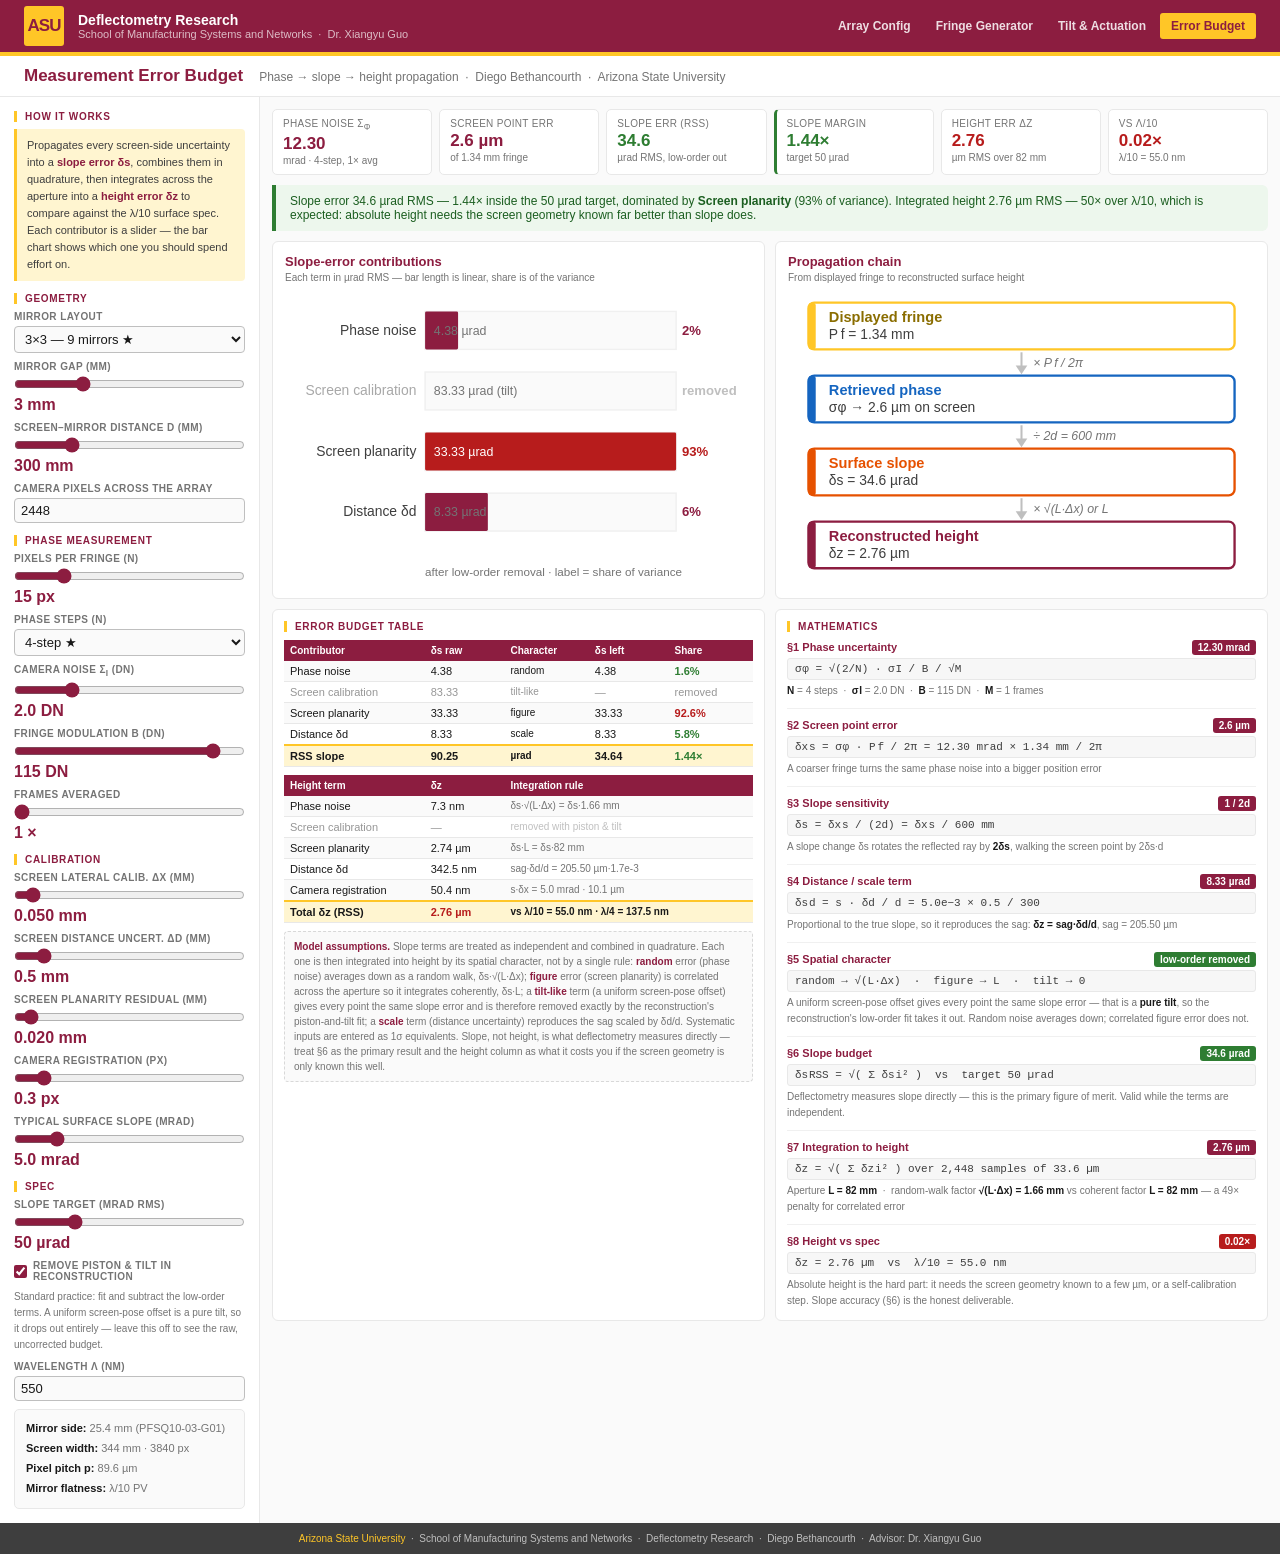
==== budget.html @ 6f82b04e "Extend the tool into a four-page deflectometry toolkit The repository held one page: the mirror-arra" ====
<!DOCTYPE html>
<html lang="en">
<head>
<meta charset="UTF-8">
<meta name="viewport" content="width=device-width, initial-scale=1.0">
<title>ASU Deflectometry — Measurement Error Budget</title>
<style>
*{box-sizing:border-box;margin:0;padding:0}
body{font-family:Arial,Helvetica,sans-serif;background:#FAFAFA;color:#191919;font-size:14px}
.nav{background:#8C1D40;display:flex;align-items:center;gap:14px;padding:0 24px;height:52px;flex-wrap:wrap}
.asu-mark{background:#FFC627;width:40px;height:40px;display:flex;align-items:center;justify-content:center;border-radius:3px;flex-shrink:0}
.asu-mark span{color:#8C1D40;font-weight:900;font-size:17px;letter-spacing:-1px;font-family:Arial,sans-serif}
.nav-text{color:#fff}.nav-text .t1{font-size:14px;font-weight:700;line-height:1.2}.nav-text .t2{font-size:11px;color:rgba(255,255,255,0.7)}
.nav-links{margin-left:auto;display:flex;gap:3px;flex-wrap:wrap}
.nav-links a{color:rgba(255,255,255,.85);text-decoration:none;font-size:12px;font-weight:700;padding:6px 11px;border-radius:3px;white-space:nowrap}
.nav-links a:hover{background:rgba(255,255,255,.14);color:#fff}
.nav-links a.active{background:#FFC627;color:#8C1D40}
.gold-bar{height:4px;background:#FFC627}
.page-hdr{background:#fff;border-bottom:1px solid #E8E8E8;padding:10px 24px;display:flex;align-items:baseline;gap:16px;flex-wrap:wrap}
.page-hdr h1{font-size:17px;font-weight:700;color:#8C1D40}.page-hdr p{font-size:12px;color:#747474}
.app{display:grid;grid-template-columns:260px 1fr;gap:0;min-height:calc(100vh - 80px)}
.left-col{background:#fff;border-right:1px solid #E8E8E8;padding:14px;display:flex;flex-direction:column;gap:12px}
.right-col{padding:12px;display:flex;flex-direction:column;gap:10px}
.sec-lbl{font-size:10px;font-weight:700;color:#8C1D40;text-transform:uppercase;letter-spacing:.07em;border-left:3px solid #FFC627;padding-left:8px;margin-bottom:7px}
.ctrl-group{display:flex;flex-direction:column;gap:4px}
.ctrl-group label{font-size:10px;font-weight:700;color:#747474;text-transform:uppercase;letter-spacing:.04em}
.ctrl-group select,.ctrl-group input[type=number]{width:100%;font-size:13px;color:#191919;border:1px solid #BFBFBF;border-radius:4px;padding:4px 6px;background:#FAFAFA}
.ctrl-group input[type=range]{width:100%;accent-color:#8C1D40}
.ctrl-val{font-size:16px;font-weight:700;color:#8C1D40}
.explainer{background:#FFF5D0;border-left:3px solid #FFC627;padding:8px 10px;font-size:11px;color:#3E3E3E;line-height:1.55;border-radius:0 4px 4px 0}
.explainer strong{color:#8C1D40}
.fixed-box{background:#FAFAFA;border:1px solid #E8E8E8;border-radius:5px;padding:9px 11px}
.mvar{font-size:11px;color:#747474;line-height:1.8}.mvar span{color:#191919;font-weight:700}
.metrics-row{display:grid;grid-template-columns:repeat(6,1fr);gap:7px}
.metric{background:#fff;border:1px solid #E8E8E8;border-radius:5px;padding:8px 10px}
.metric .ml{font-size:10px;color:#747474;text-transform:uppercase;letter-spacing:.03em;margin-bottom:2px}
.metric .mv{font-size:17px;font-weight:700;color:#8C1D40}.metric .ms{font-size:10px;color:#747474;margin-top:1px}
.mid-row{display:grid;grid-template-columns:1fr 1fr;gap:10px}
.panel{background:#fff;border:1px solid #E8E8E8;border-radius:6px;padding:12px}
.panel-heading{font-size:13px;font-weight:700;color:#8C1D40;margin-bottom:3px}
.panel-sub{font-size:10px;color:#747474;margin-bottom:8px}
.bottom-row{display:grid;grid-template-columns:1fr 1fr;gap:10px}
.card{background:#fff;border:1px solid #E8E8E8;border-radius:6px;padding:11px}
.comp-table{width:100%;border-collapse:collapse;font-size:11px;table-layout:fixed}
.comp-table th{background:#8C1D40;color:#fff;padding:5px 6px;text-align:left;font-size:10px;font-weight:700}
.comp-table td{padding:4px 6px;border-bottom:1px solid #E8E8E8}
.comp-table tr:nth-child(even) td{background:#FAFAFA}
.comp-table tr.tot td{background:#FFF5D0;font-weight:700;border-top:2px solid #FFC627}
.g{color:#2e7d32;font-weight:700}.m{color:#e65100;font-weight:700}.b{color:#b71c1c;font-weight:700}
.math-block{margin-bottom:9px;padding-bottom:9px;border-bottom:1px solid #F0F0F0}
.math-block:last-child{border-bottom:none;margin-bottom:0;padding-bottom:0}
.math-title{font-size:11px;font-weight:700;color:#8C1D40;margin-bottom:3px;display:flex;justify-content:space-between;align-items:center;gap:6px}
.live{background:#8C1D40;color:#fff;font-size:10px;font-weight:700;padding:2px 6px;border-radius:3px;white-space:nowrap}
.formula{background:#F7F7F7;border:1px solid #E8E8E8;border-radius:3px;padding:4px 7px;font-family:"Courier New",monospace;font-size:11px;color:#3E3E3E;margin:3px 0}
.mvar2{font-size:10px;color:#747474;line-height:1.6}.mvar2 span{color:#191919;font-weight:700}
.verdict-good{background:#edf7ed;border-left:4px solid #2e7d32;border-radius:0 6px 6px 0;padding:9px 14px;font-size:12px;color:#1b5e20;font-weight:500}
.verdict-warn{background:#fff8e1;border-left:4px solid #f9a825;border-radius:0 6px 6px 0;padding:9px 14px;font-size:12px;color:#6d4c00;font-weight:500}
.verdict-bad{background:#fdecea;border-left:4px solid #b71c1c;border-radius:0 6px 6px 0;padding:9px 14px;font-size:12px;color:#7f0000;font-weight:500}
.caveat{font-size:10px;color:#747474;line-height:1.5;background:#FAFAFA;border:1px dashed #D8D8D8;border-radius:4px;padding:7px 9px}
.caveat b{color:#8C1D40}
.chk{display:flex;align-items:center;gap:6px;font-size:11px;color:#3E3E3E;font-weight:700;text-transform:none;letter-spacing:0}
.chk input{accent-color:#8C1D40;flex-shrink:0}
.off{opacity:.45}
.footer{background:#3E3E3E;color:#BFBFBF;font-size:10px;padding:10px 24px;text-align:center;margin-top:auto}
.footer span{color:#FFC627}
</style>
</head>
<body>

<div class="nav">
  <div class="asu-mark"><span>ASU</span></div>
  <div class="nav-text">
    <div class="t1">Deflectometry Research</div>
    <div class="t2">School of Manufacturing Systems and Networks &nbsp;·&nbsp; Dr. Xiangyu Guo</div>
  </div>
  <nav class="nav-links">
    <a href="index.html">Array Config</a>
    <a href="fringes.html">Fringe Generator</a>
    <a href="piezo.html">Tilt &amp; Actuation</a>
    <a href="budget.html" class="active">Error Budget</a>
  </nav>
</div>
<div class="gold-bar"></div>

<div class="page-hdr">
  <h1>Measurement Error Budget</h1>
  <p>Phase &rarr; slope &rarr; height propagation &nbsp;·&nbsp; Diego Bethancourth &nbsp;·&nbsp; Arizona State University</p>
</div>

<div class="app">
  <div class="left-col">

    <div>
      <div class="sec-lbl">How it works</div>
      <div class="explainer">
        Propagates every screen-side uncertainty into a <strong>slope error &delta;s</strong>, combines
        them in quadrature, then integrates across the aperture into a <strong>height error &delta;z</strong>
        to compare against the &lambda;/10 surface spec. Each contributor is a slider &mdash; the bar chart
        shows which one you should spend effort on.
      </div>
    </div>

    <div>
      <div class="sec-lbl">Geometry</div>
      <div class="ctrl-group" style="margin-bottom:8px">
        <label>Mirror layout</label>
        <select id="arr" onchange="update()">
          <option value="1x4">1&times;4 &mdash; 4 mirrors (linear)</option>
          <option value="1x5">1&times;5 &mdash; 5 mirrors (linear)</option>
          <option value="2x4">2&times;4 &mdash; 8 mirrors</option>
          <option value="3x3" selected>3&times;3 &mdash; 9 mirrors &#9733;</option>
          <option value="2x5">2&times;5 &mdash; 10 mirrors</option>
          <option value="3x4">3&times;4 &mdash; 12 mirrors</option>
        </select>
      </div>
      <div class="ctrl-group" style="margin-bottom:8px">
        <label>Mirror gap (mm)</label>
        <input type="range" id="gap" min="1" max="8" value="3" step="1" oninput="update()">
        <span class="ctrl-val" id="gap-v">3 mm</span>
      </div>
      <div class="ctrl-group" style="margin-bottom:8px">
        <label>Screen&ndash;mirror distance d (mm)</label>
        <input type="range" id="dist" min="150" max="800" value="300" step="10" oninput="update()">
        <span class="ctrl-val" id="dist-v">300 mm</span>
      </div>
      <div class="ctrl-group">
        <label>Camera pixels across the array</label>
        <input type="number" id="campx" value="2448" min="200" max="12000" step="1" oninput="update()">
      </div>
    </div>

    <div>
      <div class="sec-lbl">Phase measurement</div>
      <div class="ctrl-group" style="margin-bottom:8px">
        <label>Pixels per fringe (n)</label>
        <input type="range" id="ppf" min="4" max="60" value="15" step="1" oninput="update()">
        <span class="ctrl-val" id="ppf-v">15 px</span>
      </div>
      <div class="ctrl-group" style="margin-bottom:8px">
        <label>Phase steps (N)</label>
        <select id="steps" onchange="update()">
          <option value="3">3-step</option>
          <option value="4" selected>4-step &#9733;</option>
          <option value="5">5-step</option>
          <option value="8">8-step</option>
          <option value="12">12-step</option>
          <option value="16">16-step</option>
        </select>
      </div>
      <div class="ctrl-group" style="margin-bottom:8px">
        <label>Camera noise &sigma;<sub>I</sub> (DN)</label>
        <input type="range" id="noise" min="0.2" max="8" value="2" step="0.2" oninput="update()">
        <span class="ctrl-val" id="noise-v">2.0 DN</span>
      </div>
      <div class="ctrl-group" style="margin-bottom:8px">
        <label>Fringe modulation B (DN)</label>
        <input type="range" id="modB" min="20" max="127" value="115" step="1" oninput="update()">
        <span class="ctrl-val" id="modB-v">115 DN</span>
      </div>
      <div class="ctrl-group">
        <label>Frames averaged</label>
        <input type="range" id="avg" min="1" max="32" value="1" step="1" oninput="update()">
        <span class="ctrl-val" id="avg-v">1 &times;</span>
      </div>
    </div>

    <div>
      <div class="sec-lbl">Calibration</div>
      <div class="ctrl-group" style="margin-bottom:8px">
        <label>Screen lateral calib. &delta;x (mm)</label>
        <input type="range" id="cal" min="0" max="1" value="0.05" step="0.005" oninput="update()">
        <span class="ctrl-val" id="cal-v">0.050 mm</span>
      </div>
      <div class="ctrl-group" style="margin-bottom:8px">
        <label>Screen distance uncert. &delta;d (mm)</label>
        <input type="range" id="dd" min="0" max="5" value="0.5" step="0.1" oninput="update()">
        <span class="ctrl-val" id="dd-v">0.5 mm</span>
      </div>
      <div class="ctrl-group" style="margin-bottom:8px">
        <label>Screen planarity residual (mm)</label>
        <input type="range" id="plan" min="0" max="0.5" value="0.02" step="0.002" oninput="update()">
        <span class="ctrl-val" id="plan-v">0.020 mm</span>
      </div>
      <div class="ctrl-group" style="margin-bottom:8px">
        <label>Camera registration (px)</label>
        <input type="range" id="reg" min="0" max="3" value="0.3" step="0.1" oninput="update()">
        <span class="ctrl-val" id="reg-v">0.3 px</span>
      </div>
      <div class="ctrl-group">
        <label>Typical surface slope (mrad)</label>
        <input type="range" id="slope" min="0.1" max="30" value="5" step="0.1" oninput="update()">
        <span class="ctrl-val" id="slope-v">5.0 mrad</span>
      </div>
    </div>

    <div>
      <div class="sec-lbl">Spec</div>
      <div class="ctrl-group" style="margin-bottom:8px">
        <label>Slope target (&micro;rad RMS)</label>
        <input type="range" id="starget" min="1" max="200" value="50" step="1" oninput="update()">
        <span class="ctrl-val" id="starget-v">50 &micro;rad</span>
      </div>
      <div class="ctrl-group" style="margin-bottom:8px">
        <label class="chk"><input type="checkbox" id="lowo" checked onchange="update()"> Remove piston &amp; tilt in reconstruction</label>
        <div class="mvar2" style="margin-top:3px">Standard practice: fit and subtract the low-order terms. A uniform screen-pose offset is a pure tilt, so it drops out entirely &mdash; leave this off to see the raw, uncorrected budget.</div>
      </div>
      <div class="ctrl-group">
        <label>Wavelength &lambda; (nm)</label>
        <input type="number" id="lam" value="550" min="200" max="2000" step="1" oninput="update()">
      </div>
      <div class="fixed-box" style="margin-top:8px">
        <div class="mvar">
          <span>Mirror side:</span> 25.4 mm (PFSQ10-03-G01)<br>
          <span>Screen width:</span> 344 mm &middot; 3840 px<br>
          <span>Pixel pitch p:</span> 89.6 &micro;m<br>
          <span>Mirror flatness:</span> &lambda;/10 PV
        </div>
      </div>
    </div>

  </div>

  <div class="right-col">
    <div class="metrics-row" id="metrics"></div>
    <div id="verdict" class="verdict-good"></div>

    <div class="mid-row">
      <div class="panel">
        <div class="panel-heading">Slope-error contributions</div>
        <div class="panel-sub">Each term in &micro;rad RMS &mdash; bar length is linear, share is of the variance</div>
        <svg id="bars" width="100%" viewBox="0 0 320 200"></svg>
      </div>
      <div class="panel">
        <div class="panel-heading">Propagation chain</div>
        <div class="panel-sub">From displayed fringe to reconstructed surface height</div>
        <svg id="chain" width="100%" viewBox="0 0 320 200"></svg>
      </div>
    </div>

    <div class="bottom-row">
      <div class="card">
        <div class="sec-lbl" style="margin-bottom:8px">Error budget table</div>
        <div id="tbl"></div>
        <div class="caveat" style="margin-top:8px">
          <b>Model assumptions.</b> Slope terms are treated as independent and combined in quadrature.
          Each one is then integrated into height by its spatial character, not by a single rule:
          <b>random</b> error (phase noise) averages down as a random walk, &delta;s&middot;&radic;(L&middot;&Delta;x);
          <b>figure</b> error (screen planarity) is correlated across the aperture so it integrates
          coherently, &delta;s&middot;L; a <b>tilt-like</b> term (a uniform screen-pose offset) gives every
          point the same slope error and is therefore removed exactly by the reconstruction's
          piston-and-tilt fit; a <b>scale</b> term (distance uncertainty) reproduces the sag scaled by
          &delta;d/d. Systematic inputs are entered as 1&sigma; equivalents. Slope, not height, is what
          deflectometry measures directly &mdash; treat &sect;6 as the primary result and the height
          column as what it costs you if the screen geometry is only known this well.
        </div>
      </div>
      <div class="card">
        <div class="sec-lbl" style="margin-bottom:8px">Mathematics</div>
        <div id="math"></div>
      </div>
    </div>
  </div>
</div>

<div class="footer">
  <span>Arizona State University</span> &nbsp;&middot;&nbsp; School of Manufacturing Systems and Networks &nbsp;&middot;&nbsp;
  Deflectometry Research &nbsp;&middot;&nbsp; Diego Bethancourth &nbsp;&middot;&nbsp; Advisor: Dr. Xiangyu Guo
</div>

<script>
const MIRROR=25.4, SW=344, NX=3840, PP=SW/NX;
const cfgs={'1x4':{c:4,r:1},'1x5':{c:5,r:1},'2x4':{c:4,r:2},'3x3':{c:3,r:3},'2x5':{c:5,r:2},'3x4':{c:4,r:3}};

// How a slope error turns into a height error depends on its spatial character:
//   random  - uncorrelated pixel to pixel, integrates as a random walk
//   tilt    - uniform across the aperture, so it IS a tilt and the low-order fit removes it
//   figure  - correlated across the aperture, integrates coherently
//   scale   - multiplies the true slope, so it reproduces the sag scaled by the relative error
const CHAR={
  random:{lbl:'random',   note:'uncorrelated — random walk'},
  tilt:  {lbl:'tilt-like',note:'uniform — removed by the low-order fit'},
  figure:{lbl:'figure',   note:'correlated — integrates coherently'},
  scale: {lbl:'scale',    note:'multiplies the true slope'}
};

function readState(){
  const key=document.getElementById('arr').value;
  return {
    key, ...cfgs[key],
    gap:+document.getElementById('gap').value,
    d:+document.getElementById('dist').value,
    campx:+document.getElementById('campx').value||2448,
    n:+document.getElementById('ppf').value,
    N:+document.getElementById('steps').value,
    sig:+document.getElementById('noise').value,
    B:+document.getElementById('modB').value,
    avg:+document.getElementById('avg').value,
    cal:+document.getElementById('cal').value,
    dd:+document.getElementById('dd').value,
    plan:+document.getElementById('plan').value,
    reg:+document.getElementById('reg').value,
    s0:+document.getElementById('slope').value/1000,
    tgt:+document.getElementById('starget').value/1e6,
    lowo:document.getElementById('lowo').checked,
    lam:(+document.getElementById('lam').value||550)/1e6
  };
}

const fz=mm=>{const nm=mm*1e6;return nm<1000?nm.toFixed(1)+' nm':(nm/1000).toFixed(2)+' µm'};
const fzn=mm=>{const nm=mm*1e6;return nm<1000?nm.toFixed(1):(nm/1000).toFixed(2)};
const fzu=mm=>mm*1e6<1000?'nm':'µm';

function update(){
  const s=readState();
  document.getElementById('gap-v').textContent=s.gap+' mm';
  document.getElementById('dist-v').textContent=s.d+' mm';
  document.getElementById('ppf-v').textContent=s.n+' px';
  document.getElementById('noise-v').textContent=s.sig.toFixed(1)+' DN';
  document.getElementById('modB-v').textContent=s.B+' DN';
  document.getElementById('avg-v').textContent=s.avg+' ×';
  document.getElementById('cal-v').textContent=s.cal.toFixed(3)+' mm';
  document.getElementById('dd-v').textContent=s.dd.toFixed(1)+' mm';
  document.getElementById('plan-v').textContent=s.plan.toFixed(3)+' mm';
  document.getElementById('reg-v').textContent=s.reg.toFixed(1)+' px';
  document.getElementById('slope-v').textContent=(s.s0*1000).toFixed(1)+' mrad';
  document.getElementById('starget-v').textContent=(s.tgt*1e6).toFixed(0)+' µrad';

  const L=s.c*MIRROR+(s.c-1)*s.gap;        // aperture across the array, mm
  const Pf=s.n*PP;                          // fringe pitch on the screen, mm
  const dx=L/s.campx;                       // lateral sampling at the mirror, mm/px
  const sigPhi=Math.sqrt(2/s.N)*s.sig/s.B/Math.sqrt(s.avg);
  const xPhase=sigPhi/(2*Math.PI)*Pf;       // screen point error from phase noise, mm
  const sag=s.s0*L/2;                       // height swing the surface itself carries, mm

  // A slope change ds rotates the reflected ray by 2ds, so a screen-point error dx maps to dx/(2d).
  const terms=[
    {lbl:'Phase noise',        ch:'random', s:xPhase/(2*s.d),
     src:`σ<sub>φ</sub> = ${(sigPhi*1000).toFixed(2)} mrad → ${(xPhase*1000).toFixed(1)} µm on screen`},
    {lbl:'Screen calibration', ch:'tilt',   s:s.cal/(2*s.d),
     src:`${s.cal.toFixed(3)} mm uniform screen-pose offset`},
    {lbl:'Screen planarity',   ch:'figure', s:s.plan/(2*s.d),
     src:`${s.plan.toFixed(3)} mm panel non-flatness after plane fit`},
    {lbl:'Distance δd',    ch:'scale',  s:s.s0*s.dd/s.d,
     src:`s·δd/d at s = ${(s.s0*1000).toFixed(1)} mrad`}
  ];
  // Low-order removal zeroes the tilt-like terms and nothing else.
  terms.forEach(t=>{ t.res = (s.lowo && t.ch==='tilt') ? 0 : t.s; });

  const varRaw=terms.reduce((a,t)=>a+t.s*t.s,0);
  const varRes=terms.reduce((a,t)=>a+t.res*t.res,0);
  const sRaw=Math.sqrt(varRaw), sRes=Math.sqrt(varRes);
  const sMargin=s.tgt/sRes;
  const sPass=sRes<=s.tgt, sMarg=sRes<=2*s.tgt;
  const sc=sPass?'#2e7d32':sMarg?'#e65100':'#b71c1c';

  // Height propagation, one rule per character.
  const hz=[];
  terms.forEach(t=>{
    let z=0, rule='';
    if(t.res===0){ z=0; rule='removed with piston &amp; tilt'; }
    else if(t.ch==='random'){ z=t.res*Math.sqrt(L*dx); rule=`&delta;s&middot;&radic;(L&middot;&Delta;x) = &delta;s&middot;${Math.sqrt(L*dx).toFixed(2)} mm`; }
    else if(t.ch==='scale'){  z=sag*(s.dd/s.d);        rule=`sag&middot;&delta;d/d = ${fz(sag)}&middot;${(s.dd/s.d).toExponential(1)}`; }
    else {                    z=t.res*L;               rule=`&delta;s&middot;L = &delta;s&middot;${Math.round(L)} mm`; }
    hz.push({lbl:t.lbl, z, rule});
  });
  const xReg=s.reg*dx;
  hz.push({lbl:'Camera registration', z:s.s0*xReg,
           rule:`s&middot;&delta;x = ${(s.s0*1000).toFixed(1)} mrad &middot; ${(xReg*1000).toFixed(1)} µm`});
  const zTot=Math.sqrt(hz.reduce((a,h)=>a+h.z*h.z,0));
  const spec=s.lam/10, specQ=s.lam/4;
  const zPass=zTot<=spec, zMarg=zTot<=specQ;
  const zc=zPass?'#2e7d32':zMarg?'#e65100':'#b71c1c';

  const urad=v=>v*1e6;
  const live=terms.filter(t=>t.res>0);
  const worst=live.length?live.slice().sort((a,b)=>b.res-a.res)[0]:null;
  const share=t=>varRes>0?100*t.res*t.res/varRes:0;

  document.getElementById('metrics').innerHTML=`
    <div class="metric"><div class="ml">Phase noise &sigma;<sub>&phi;</sub></div><div class="mv">${(sigPhi*1000).toFixed(2)}</div><div class="ms">mrad &middot; ${s.N}-step, ${s.avg}&times; avg</div></div>
    <div class="metric"><div class="ml">Screen point err</div><div class="mv">${(xPhase*1000).toFixed(1)} &micro;m</div><div class="ms">of ${Pf.toFixed(2)} mm fringe</div></div>
    <div class="metric"><div class="ml">Slope err (RSS)</div><div class="mv" style="color:${sc}">${urad(sRes).toFixed(1)}</div><div class="ms">&micro;rad RMS${s.lowo?', low-order out':''}</div></div>
    <div class="metric" style="border-left:3px solid ${sc}"><div class="ml">Slope margin</div><div class="mv" style="color:${sc}">${sMargin.toFixed(2)}&times;</div><div class="ms">target ${(s.tgt*1e6).toFixed(0)} &micro;rad</div></div>
    <div class="metric"><div class="ml">Height err &delta;z</div><div class="mv" style="color:${zc}">${fzn(zTot)}</div><div class="ms">${fzu(zTot)} RMS over ${Math.round(L)} mm</div></div>
    <div class="metric"><div class="ml">vs &lambda;/10</div><div class="mv" style="color:${zc}">${(spec/zTot).toFixed(2)}&times;</div><div class="ms">&lambda;/10 = ${(spec*1e6).toFixed(1)} nm</div></div>`;

  let vc='verdict-good', vt='';
  if(!sMarg){
    vc='verdict-bad';
    vt=`Slope error ${urad(sRes).toFixed(1)} &micro;rad RMS is more than 2&times; the ${(s.tgt*1e6).toFixed(0)} &micro;rad target. <strong>${worst.lbl}</strong> dominates at ${share(worst).toFixed(0)}% of the variance &mdash; nothing else is worth touching until that term comes down.`;
  }else if(!sPass){
    vc='verdict-warn';
    vt=`Slope error ${urad(sRes).toFixed(1)} &micro;rad RMS misses the ${(s.tgt*1e6).toFixed(0)} &micro;rad target by ${(sRes/s.tgt).toFixed(2)}&times;. Largest lever: <strong>${worst.lbl}</strong>, ${share(worst).toFixed(0)}% of the variance.`;
  }else{
    vt=`Slope error ${urad(sRes).toFixed(1)} &micro;rad RMS &mdash; ${sMargin.toFixed(2)}&times; inside the ${(s.tgt*1e6).toFixed(0)} &micro;rad target${worst?`, dominated by <strong>${worst.lbl}</strong> (${share(worst).toFixed(0)}% of variance)`:''}. Integrated height ${fz(zTot)} RMS${zPass?` &mdash; also within &lambda;/10.`:` &mdash; ${(zTot/spec).toFixed(0)}&times; over &lambda;/10, which is expected: absolute height needs the screen geometry known far better than slope does.`}`;
  }
  document.getElementById('verdict').className=vc;
  document.getElementById('verdict').innerHTML=vt;

  drawBars(terms,varRes,s);
  drawChain(s,{Pf,xPhase,sRes,zTot,L,dx});

  const rows=terms.map(t=>{
    const sh=share(t), off=t.res===0;
    const cls=off?'':sh>50?'b':sh>25?'m':'g';
    return `<tr class="${off?'off':''}"><td>${t.lbl}</td><td>${urad(t.s).toFixed(2)}</td><td style="font-size:10px">${CHAR[t.ch].lbl}</td><td>${off?'&mdash;':urad(t.res).toFixed(2)}</td><td class="${cls}">${off?'removed':sh.toFixed(1)+'%'}</td></tr>`;
  }).join('');
  const hrows=hz.map(h=>`<tr class="${h.z===0?'off':''}"><td>${h.lbl}</td><td>${h.z===0?'&mdash;':fz(h.z)}</td><td style="font-size:10px;color:#747474">${h.rule}</td></tr>`).join('');
  document.getElementById('tbl').innerHTML=`
    <table class="comp-table">
      <tr><th style="width:30%">Contributor</th><th style="width:17%">&delta;s raw</th><th style="width:18%">Character</th><th style="width:17%">&delta;s left</th><th>Share</th></tr>
      ${rows}
      <tr class="tot"><td>RSS slope</td><td>${urad(sRaw).toFixed(2)}</td><td style="font-size:10px">&micro;rad</td><td>${urad(sRes).toFixed(2)}</td><td class="${sPass?'g':sMarg?'m':'b'}">${sMargin.toFixed(2)}&times;</td></tr>
    </table>
    <table class="comp-table" style="margin-top:8px">
      <tr><th style="width:30%">Height term</th><th style="width:17%">&delta;z</th><th>Integration rule</th></tr>
      ${hrows}
      <tr class="tot"><td>Total &delta;z (RSS)</td><td class="${zPass?'g':zMarg?'m':'b'}">${fz(zTot)}</td><td style="font-size:10px">vs &lambda;/10 = ${(spec*1e6).toFixed(1)} nm &middot; &lambda;/4 = ${(specQ*1e6).toFixed(1)} nm</td></tr>
    </table>`;

  document.getElementById('math').innerHTML=`
    <div class="math-block">
      <div class="math-title">&sect;1 Phase uncertainty <span class="live">${(sigPhi*1000).toFixed(2)} mrad</span></div>
      <div class="formula">&sigma;&#8202;&phi; = &radic;(2/N) &middot; &sigma;&#8202;I / B / &radic;M</div>
      <div class="mvar2"><span>N</span> = ${s.N} steps &nbsp;&middot;&nbsp; <span>&sigma;&#8202;I</span> = ${s.sig.toFixed(1)} DN &nbsp;&middot;&nbsp; <span>B</span> = ${s.B} DN &nbsp;&middot;&nbsp; <span>M</span> = ${s.avg} frames</div>
    </div>
    <div class="math-block">
      <div class="math-title">&sect;2 Screen point error <span class="live">${(xPhase*1000).toFixed(1)} &micro;m</span></div>
      <div class="formula">&delta;x&#8202;s = &sigma;&#8202;&phi; &middot; P&#8198;f / 2&pi; = ${(sigPhi*1000).toFixed(2)} mrad &times; ${Pf.toFixed(2)} mm / 2&pi;</div>
      <div class="mvar2">A coarser fringe turns the same phase noise into a bigger position error</div>
    </div>
    <div class="math-block">
      <div class="math-title">&sect;3 Slope sensitivity <span class="live">1 / 2d</span></div>
      <div class="formula">&delta;s = &delta;x&#8202;s / (2d) = &delta;x&#8202;s / ${2*s.d} mm</div>
      <div class="mvar2">A slope change &delta;s rotates the reflected ray by <span>2&delta;s</span>, walking the screen point by 2&delta;s&middot;d</div>
    </div>
    <div class="math-block">
      <div class="math-title">&sect;4 Distance / scale term <span class="live">${urad(s.s0*s.dd/s.d).toFixed(2)} &micro;rad</span></div>
      <div class="formula">&delta;s&#8202;d = s &middot; &delta;d / d = ${(s.s0*1000).toFixed(1)}e&minus;3 &times; ${s.dd.toFixed(1)} / ${s.d}</div>
      <div class="mvar2">Proportional to the true slope, so it reproduces the sag: <span>&delta;z = sag&middot;&delta;d/d</span>, sag = ${fz(sag)}</div>
    </div>
    <div class="math-block">
      <div class="math-title">&sect;5 Spatial character <span class="live" style="background:${s.lowo?'#2e7d32':'#747474'}">${s.lowo?'low-order removed':'raw'}</span></div>
      <div class="formula">random &rarr; &radic;(L&middot;&Delta;x) &nbsp;&middot;&nbsp; figure &rarr; L &nbsp;&middot;&nbsp; tilt &rarr; ${s.lowo?'0':'L'}</div>
      <div class="mvar2">A uniform screen-pose offset gives every point the same slope error &mdash; that is a <span>pure tilt</span>, so the reconstruction's low-order fit takes it out. Random noise averages down; correlated figure error does not.</div>
    </div>
    <div class="math-block">
      <div class="math-title">&sect;6 Slope budget <span class="live" style="background:${sc}">${urad(sRes).toFixed(1)} &micro;rad</span></div>
      <div class="formula">&delta;s&#8202;RSS = &radic;( &Sigma; &delta;s&#8202;i&sup2; ) &nbsp;vs&nbsp; target ${(s.tgt*1e6).toFixed(0)} &micro;rad</div>
      <div class="mvar2">Deflectometry measures slope directly &mdash; this is the primary figure of merit. Valid while the terms are independent.</div>
    </div>
    <div class="math-block">
      <div class="math-title">&sect;7 Integration to height <span class="live">${fz(zTot)}</span></div>
      <div class="formula">&delta;z = &radic;( &Sigma; &delta;z&#8202;i&sup2; ) over ${Math.round(L/dx).toLocaleString()} samples of ${(dx*1000).toFixed(1)} &micro;m</div>
      <div class="mvar2">Aperture <span>L = ${Math.round(L)} mm</span> &nbsp;&middot;&nbsp; random-walk factor <span>&radic;(L&middot;&Delta;x) = ${Math.sqrt(L*dx).toFixed(2)} mm</span> vs coherent factor <span>L = ${Math.round(L)} mm</span> &mdash; a ${(L/Math.sqrt(L*dx)).toFixed(0)}&times; penalty for correlated error</div>
    </div>
    <div class="math-block">
      <div class="math-title">&sect;8 Height vs spec <span class="live" style="background:${zc}">${(spec/zTot).toFixed(2)}&times;</span></div>
      <div class="formula">&delta;z = ${fz(zTot)} &nbsp;vs&nbsp; &lambda;/10 = ${(spec*1e6).toFixed(1)} nm</div>
      <div class="mvar2">${zPass?'Within the surface tolerance you are trying to certify':'Absolute height is the hard part: it needs the screen geometry known to a few &micro;m, or a self-calibration step. Slope accuracy (&sect;6) is the honest deliverable.'}</div>
    </div>`;
}

function drawBars(terms,varRes,st){
  const W=320,H=200,pl=96,pr=52,pt=14,pb=20;
  const iw=W-pl-pr;
  const mx=Math.max(...terms.map(t=>t.res))||1;
  const bh=Math.min(26,(H-pt-pb)/terms.length-8);
  let h='';
  terms.forEach((t,i)=>{
    const y=pt+i*((H-pt-pb)/terms.length);
    const off=t.res===0;
    const w=off?0:Math.max(1.5,iw*t.res/mx);
    const sh=varRes>0?100*t.res*t.res/varRes:0;
    const col=off?'#BFBFBF':sh>50?'#b71c1c':sh>25?'#e65100':'#8C1D40';
    h+=`<text x="${pl-6}" y="${(y+bh/2+3).toFixed(1)}" text-anchor="end" font-family="Arial" font-size="9.5" fill="${off?'#A8A8A8':'#3E3E3E'}">${t.lbl}</text>`;
    h+=`<rect x="${pl}" y="${y.toFixed(1)}" width="${iw}" height="${bh.toFixed(1)}" fill="#FAFAFA" stroke="#F0F0F0"/>`;
    if(!off) h+=`<rect x="${pl}" y="${y.toFixed(1)}" width="${w.toFixed(1)}" height="${bh.toFixed(1)}" fill="${col}" rx="1"/>`;
    h+=`<text x="${(pl+iw+4).toFixed(1)}" y="${(y+bh/2+3).toFixed(1)}" font-family="Arial" font-size="9" fill="${col}" font-weight="700">${off?'removed':sh.toFixed(0)+'%'}</text>`;
    h+=`<text x="${(pl+6).toFixed(1)}" y="${(y+bh/2+3).toFixed(1)}" font-family="Arial" font-size="8.5" fill="${w>64?'#fff':'#747474'}">${(t.s*1e6).toFixed(2)} &#181;rad ${off?'(tilt)':''}</text>`;
  });
  h+=`<text x="${pl}" y="${H-5}" font-family="Arial" font-size="8" fill="#747474">after low-order removal${st.lowo?'':' (disabled — showing raw)'} &#183; label = share of variance</text>`;
  document.getElementById('bars').innerHTML=h;
}

function drawChain(s,v){
  const W=320,H=200;
  const steps=[
    {t:'Displayed fringe', v:`P f = ${v.Pf.toFixed(2)} mm`, c:'#FFC627', tc:'#8a6d00'},
    {t:'Retrieved phase',  v:`σφ → ${(v.xPhase*1000).toFixed(1)} µm on screen`, c:'#1565C0', tc:'#1565C0'},
    {t:'Surface slope',    v:`δs = ${(v.sRes*1e6).toFixed(1)} µrad`, c:'#E65100', tc:'#E65100'},
    {t:'Reconstructed height', v:`δz = ${fz(v.zTot)}`, c:'#8C1D40', tc:'#8C1D40'}
  ];
  const lbls=['× P f / 2π','÷ 2d = '+(2*s.d)+' mm','× √(L·Δx) or L'];
  const bh=32, gap=(H-18-steps.length*bh)/(steps.length-1);
  let h='';
  steps.forEach((st,i)=>{
    const y=8+i*(bh+gap);
    h+=`<rect x="14" y="${y}" width="292" height="${bh}" rx="4" fill="#fff" stroke="${st.c}" stroke-width="1.6"/>`;
    h+=`<rect x="14" y="${y}" width="5" height="${bh}" rx="2" fill="${st.c}"/>`;
    h+=`<text x="28" y="${y+13}" font-family="Arial" font-size="10" fill="${st.tc}" font-weight="700">${st.t}</text>`;
    h+=`<text x="28" y="${y+25}" font-family="Arial" font-size="9.5" fill="#3E3E3E">${st.v}</text>`;
    if(i<steps.length-1){
      const ay=y+bh, my=ay+gap/2;
      h+=`<line x1="160" y1="${ay+2}" x2="160" y2="${ay+gap-6}" stroke="#BFBFBF" stroke-width="1.4"/>`;
      h+=`<polygon points="160,${ay+gap-1} 156,${ay+gap-7} 164,${ay+gap-7}" fill="#BFBFBF"/>`;
      h+=`<text x="168" y="${(my+3).toFixed(1)}" font-family="Arial" font-size="8.5" fill="#747474" font-style="italic">${lbls[i]}</text>`;
    }
  });
  document.getElementById('chain').innerHTML=h;
}

update();
</script>
</body>
</html>
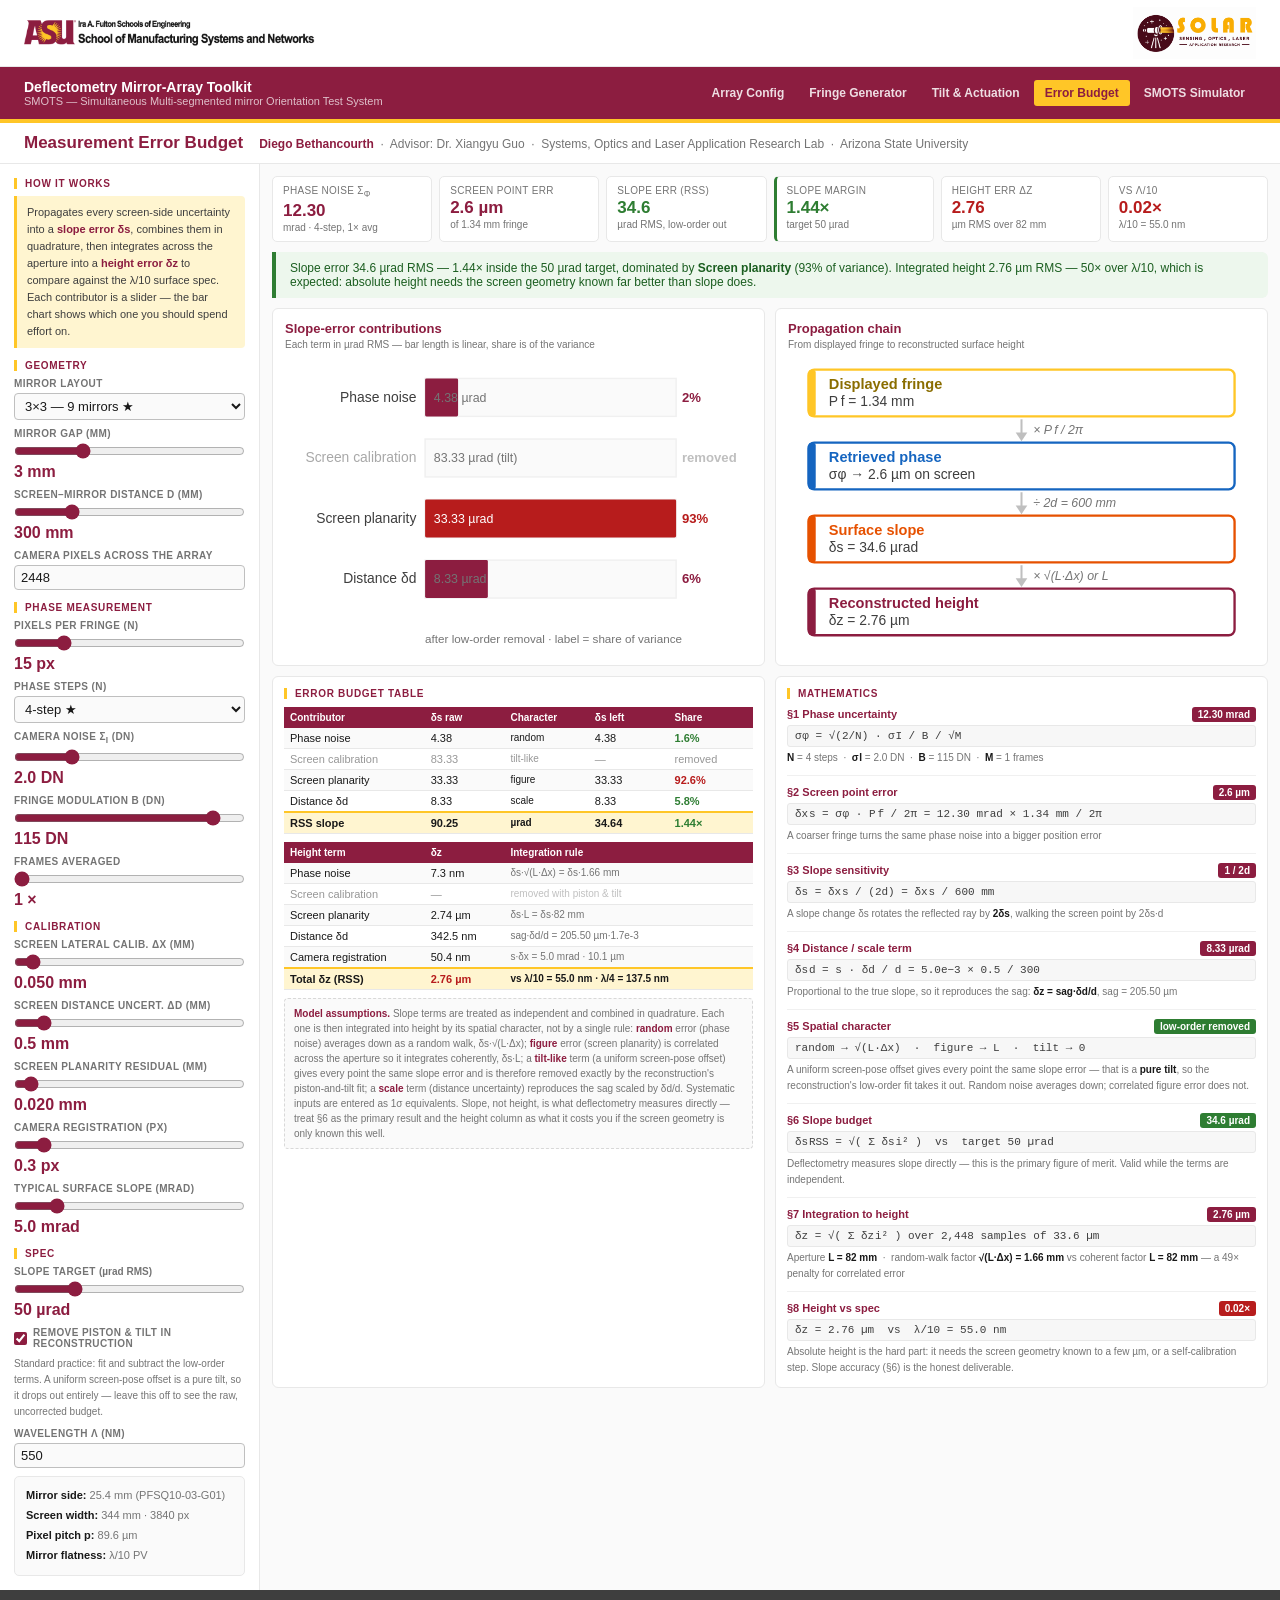
==== commit 38b69c76: "Add SMOTS algorithm, live simulator, node motorisation and lab branding Four changes, from the 20 Se" ====
--- a/budget.html
+++ b/budget.html
@@ -3,19 +3,25 @@
 <head>
 <meta charset="UTF-8">
 <meta name="viewport" content="width=device-width, initial-scale=1.0">
-<title>ASU Deflectometry — Measurement Error Budget</title>
+<title>Measurement Error Budget — Diego Bethancourth | ASU Deflectometry</title>
 <style>
 *{box-sizing:border-box;margin:0;padding:0}
 body{font-family:Arial,Helvetica,sans-serif;background:#FAFAFA;color:#191919;font-size:14px}
 .nav{background:#8C1D40;display:flex;align-items:center;gap:14px;padding:0 24px;height:52px;flex-wrap:wrap}
-.asu-mark{background:#FFC627;width:40px;height:40px;display:flex;align-items:center;justify-content:center;border-radius:3px;flex-shrink:0}
-.asu-mark span{color:#8C1D40;font-weight:900;font-size:17px;letter-spacing:-1px;font-family:Arial,sans-serif}
-.nav-text{color:#fff}.nav-text .t1{font-size:14px;font-weight:700;line-height:1.2}.nav-text .t2{font-size:11px;color:rgba(255,255,255,0.7)}
 .nav-links{margin-left:auto;display:flex;gap:3px;flex-wrap:wrap}
 .nav-links a{color:rgba(255,255,255,.85);text-decoration:none;font-size:12px;font-weight:700;padding:6px 11px;border-radius:3px;white-space:nowrap}
 .nav-links a:hover{background:rgba(255,255,255,.14);color:#fff}
 .nav-links a.active{background:#FFC627;color:#8C1D40}
 .gold-bar{height:4px;background:#FFC627}
+.brandbar{background:#fff;border-bottom:1px solid #E8E8E8;display:flex;align-items:center;justify-content:space-between;gap:18px;padding:7px 24px;flex-wrap:wrap}
+.brandbar img{display:block}
+.logo-asu{height:30px;width:auto}
+.logo-lab{height:52px;width:auto;mix-blend-mode:multiply}
+.nav-title .t1{font-size:14px;font-weight:700;line-height:1.2;color:#fff}
+.nav-title .t2{font-size:11px;color:rgba(255,255,255,0.72)}
+.byline{font-size:12px;color:#747474}
+.byline strong{color:#8C1D40}
+@media(max-width:760px){.logo-asu{height:22px}.logo-lab{height:32px}}
 .page-hdr{background:#fff;border-bottom:1px solid #E8E8E8;padding:10px 24px;display:flex;align-items:baseline;gap:16px;flex-wrap:wrap}
 .page-hdr h1{font-size:17px;font-weight:700;color:#8C1D40}.page-hdr p{font-size:12px;color:#747474}
 .app{display:grid;grid-template-columns:260px 1fr;gap:0;min-height:calc(100vh - 80px)}
@@ -24,6 +30,7 @@
 .sec-lbl{font-size:10px;font-weight:700;color:#8C1D40;text-transform:uppercase;letter-spacing:.07em;border-left:3px solid #FFC627;padding-left:8px;margin-bottom:7px}
 .ctrl-group{display:flex;flex-direction:column;gap:4px}
 .ctrl-group label{font-size:10px;font-weight:700;color:#747474;text-transform:uppercase;letter-spacing:.04em}
+.ctrl-group label .u{text-transform:none;letter-spacing:0}
 .ctrl-group select,.ctrl-group input[type=number]{width:100%;font-size:13px;color:#191919;border:1px solid #BFBFBF;border-radius:4px;padding:4px 6px;background:#FAFAFA}
 .ctrl-group input[type=range]{width:100%;accent-color:#8C1D40}
 .ctrl-val{font-size:16px;font-weight:700;color:#8C1D40}
@@ -67,24 +74,28 @@
 </head>
 <body>
 
+<div class="brandbar">
+  <img class="logo-asu" src="logos/ASU%20Logo%20School.png" alt="Arizona State University — Ira A. Fulton Schools of Engineering, School of Manufacturing Systems and Networks">
+  <img class="logo-lab" src="logos/SOLAR%20LAB%20LOGO.png" alt="SOLAR — Sensing, Optics, Laser Application Research">
+</div>
 <div class="nav">
-  <div class="asu-mark"><span>ASU</span></div>
-  <div class="nav-text">
-    <div class="t1">Deflectometry Research</div>
-    <div class="t2">School of Manufacturing Systems and Networks &nbsp;·&nbsp; Dr. Xiangyu Guo</div>
+  <div class="nav-title">
+    <div class="t1">Deflectometry Mirror-Array Toolkit</div>
+    <div class="t2">SMOTS &mdash; Simultaneous Multi-segmented mirror Orientation Test System</div>
   </div>
   <nav class="nav-links">
     <a href="index.html">Array Config</a>
     <a href="fringes.html">Fringe Generator</a>
     <a href="piezo.html">Tilt &amp; Actuation</a>
     <a href="budget.html" class="active">Error Budget</a>
+    <a href="simulator.html">SMOTS Simulator</a>
   </nav>
 </div>
 <div class="gold-bar"></div>
 
 <div class="page-hdr">
   <h1>Measurement Error Budget</h1>
-  <p>Phase &rarr; slope &rarr; height propagation &nbsp;·&nbsp; Diego Bethancourth &nbsp;·&nbsp; Arizona State University</p>
+  <p class="byline"><strong>Diego Bethancourth</strong> &nbsp;&middot;&nbsp; Advisor: Dr. Xiangyu Guo &nbsp;&middot;&nbsp; Systems, Optics and Laser Application Research Lab &nbsp;&middot;&nbsp; Arizona State University</p>
 </div>
 
 <div class="app">
@@ -196,7 +207,7 @@
     <div>
       <div class="sec-lbl">Spec</div>
       <div class="ctrl-group" style="margin-bottom:8px">
-        <label>Slope target (&micro;rad RMS)</label>
+        <label>Slope target <span class="u">(&micro;rad RMS)</span></label>
         <input type="range" id="starget" min="1" max="200" value="50" step="1" oninput="update()">
         <span class="ctrl-val" id="starget-v">50 &micro;rad</span>
       </div>
@@ -263,8 +274,7 @@
 </div>
 
 <div class="footer">
-  <span>Arizona State University</span> &nbsp;&middot;&nbsp; School of Manufacturing Systems and Networks &nbsp;&middot;&nbsp;
-  Deflectometry Research &nbsp;&middot;&nbsp; Diego Bethancourth &nbsp;&middot;&nbsp; Advisor: Dr. Xiangyu Guo
+  <span>Arizona State University</span> &nbsp;&middot;&nbsp; School of Manufacturing Systems and Networks &nbsp;&middot;&nbsp; SOLAR Lab &nbsp;&middot;&nbsp; Diego Bethancourth &nbsp;&middot;&nbsp; Advisor: Dr. Xiangyu Guo
 </div>
 
 <script>
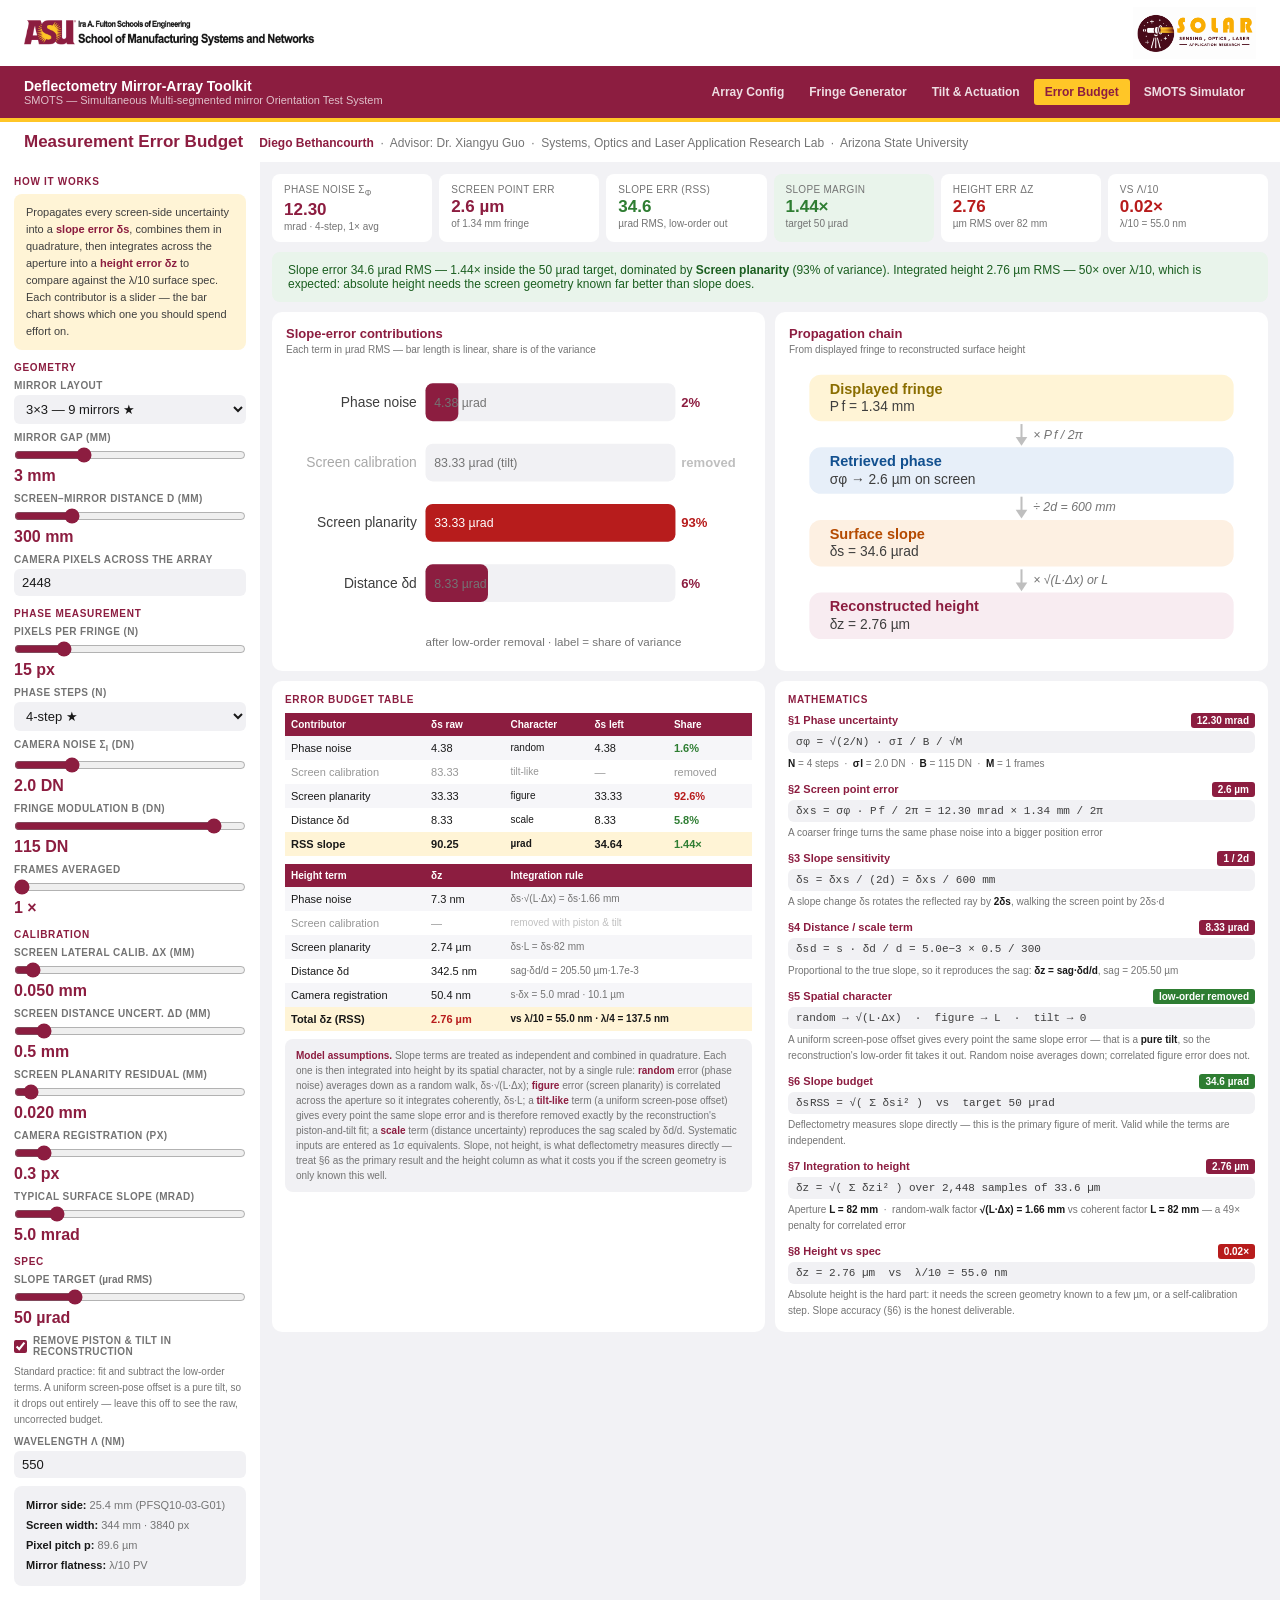
==== commit 2bf5778a: "Restyle every block as a borderless pastel panel Replaces the bordered / accent-striped block style " ====
--- a/budget.html
+++ b/budget.html
@@ -6,14 +6,14 @@
 <title>Measurement Error Budget — Diego Bethancourth | ASU Deflectometry</title>
 <style>
 *{box-sizing:border-box;margin:0;padding:0}
-body{font-family:Arial,Helvetica,sans-serif;background:#FAFAFA;color:#191919;font-size:14px}
+body{font-family:Arial,Helvetica,sans-serif;background:#F2F2F5;color:#191919;font-size:14px}
 .nav{background:#8C1D40;display:flex;align-items:center;gap:14px;padding:0 24px;height:52px;flex-wrap:wrap}
 .nav-links{margin-left:auto;display:flex;gap:3px;flex-wrap:wrap}
 .nav-links a{color:rgba(255,255,255,.85);text-decoration:none;font-size:12px;font-weight:700;padding:6px 11px;border-radius:3px;white-space:nowrap}
 .nav-links a:hover{background:rgba(255,255,255,.14);color:#fff}
 .nav-links a.active{background:#FFC627;color:#8C1D40}
 .gold-bar{height:4px;background:#FFC627}
-.brandbar{background:#fff;border-bottom:1px solid #E8E8E8;display:flex;align-items:center;justify-content:space-between;gap:18px;padding:7px 24px;flex-wrap:wrap}
+.brandbar{background:#fff;display:flex;align-items:center;justify-content:space-between;gap:18px;padding:7px 24px;flex-wrap:wrap}
 .brandbar img{display:block}
 .logo-asu{height:30px;width:auto}
 .logo-lab{height:52px;width:auto;mix-blend-mode:multiply}
@@ -22,48 +22,48 @@
 .byline{font-size:12px;color:#747474}
 .byline strong{color:#8C1D40}
 @media(max-width:760px){.logo-asu{height:22px}.logo-lab{height:32px}}
-.page-hdr{background:#fff;border-bottom:1px solid #E8E8E8;padding:10px 24px;display:flex;align-items:baseline;gap:16px;flex-wrap:wrap}
+.page-hdr{background:#fff;padding:10px 24px;display:flex;align-items:baseline;gap:16px;flex-wrap:wrap}
 .page-hdr h1{font-size:17px;font-weight:700;color:#8C1D40}.page-hdr p{font-size:12px;color:#747474}
 .app{display:grid;grid-template-columns:260px 1fr;gap:0;min-height:calc(100vh - 80px)}
-.left-col{background:#fff;border-right:1px solid #E8E8E8;padding:14px;display:flex;flex-direction:column;gap:12px}
+.left-col{background:#fff;padding:14px;display:flex;flex-direction:column;gap:12px}
 .right-col{padding:12px;display:flex;flex-direction:column;gap:10px}
-.sec-lbl{font-size:10px;font-weight:700;color:#8C1D40;text-transform:uppercase;letter-spacing:.07em;border-left:3px solid #FFC627;padding-left:8px;margin-bottom:7px}
+.sec-lbl{font-size:10px;font-weight:700;color:#8C1D40;text-transform:uppercase;letter-spacing:.07em;margin-bottom:7px}
 .ctrl-group{display:flex;flex-direction:column;gap:4px}
 .ctrl-group label{font-size:10px;font-weight:700;color:#747474;text-transform:uppercase;letter-spacing:.04em}
 .ctrl-group label .u{text-transform:none;letter-spacing:0}
-.ctrl-group select,.ctrl-group input[type=number]{width:100%;font-size:13px;color:#191919;border:1px solid #BFBFBF;border-radius:4px;padding:4px 6px;background:#FAFAFA}
+.ctrl-group select,.ctrl-group input[type=number]{width:100%;font-size:13px;color:#191919;border:none;border-radius:6px;padding:6px 8px;background:#F1F1F4}
 .ctrl-group input[type=range]{width:100%;accent-color:#8C1D40}
 .ctrl-val{font-size:16px;font-weight:700;color:#8C1D40}
-.explainer{background:#FFF5D0;border-left:3px solid #FFC627;padding:8px 10px;font-size:11px;color:#3E3E3E;line-height:1.55;border-radius:0 4px 4px 0}
+.explainer{background:#FFF4D6;padding:10px 12px;font-size:11px;color:#3E3E3E;line-height:1.55;border-radius:8px}
 .explainer strong{color:#8C1D40}
-.fixed-box{background:#FAFAFA;border:1px solid #E8E8E8;border-radius:5px;padding:9px 11px}
+.fixed-box{background:#F1F1F4;border-radius:8px;padding:10px 12px}
 .mvar{font-size:11px;color:#747474;line-height:1.8}.mvar span{color:#191919;font-weight:700}
 .metrics-row{display:grid;grid-template-columns:repeat(6,1fr);gap:7px}
-.metric{background:#fff;border:1px solid #E8E8E8;border-radius:5px;padding:8px 10px}
+.metric{background:#fff;border-radius:8px;padding:10px 12px}
 .metric .ml{font-size:10px;color:#747474;text-transform:uppercase;letter-spacing:.03em;margin-bottom:2px}
 .metric .mv{font-size:17px;font-weight:700;color:#8C1D40}.metric .ms{font-size:10px;color:#747474;margin-top:1px}
 .mid-row{display:grid;grid-template-columns:1fr 1fr;gap:10px}
-.panel{background:#fff;border:1px solid #E8E8E8;border-radius:6px;padding:12px}
+.panel{background:#fff;border-radius:10px;padding:14px}
 .panel-heading{font-size:13px;font-weight:700;color:#8C1D40;margin-bottom:3px}
 .panel-sub{font-size:10px;color:#747474;margin-bottom:8px}
 .bottom-row{display:grid;grid-template-columns:1fr 1fr;gap:10px}
-.card{background:#fff;border:1px solid #E8E8E8;border-radius:6px;padding:11px}
+.card{background:#fff;border-radius:10px;padding:13px}
 .comp-table{width:100%;border-collapse:collapse;font-size:11px;table-layout:fixed}
-.comp-table th{background:#8C1D40;color:#fff;padding:5px 6px;text-align:left;font-size:10px;font-weight:700}
-.comp-table td{padding:4px 6px;border-bottom:1px solid #E8E8E8}
-.comp-table tr:nth-child(even) td{background:#FAFAFA}
-.comp-table tr.tot td{background:#FFF5D0;font-weight:700;border-top:2px solid #FFC627}
+.comp-table th{background:#8C1D40;color:#fff;padding:6px;text-align:left;font-size:10px;font-weight:700}
+.comp-table td{padding:6px}
+.comp-table tr:nth-child(even) td{background:#F6F6F9}
+.comp-table tr.tot td{background:#FFF4D6;font-weight:700}
 .g{color:#2e7d32;font-weight:700}.m{color:#e65100;font-weight:700}.b{color:#b71c1c;font-weight:700}
-.math-block{margin-bottom:9px;padding-bottom:9px;border-bottom:1px solid #F0F0F0}
-.math-block:last-child{border-bottom:none;margin-bottom:0;padding-bottom:0}
+.math-block{margin-bottom:10px;padding-bottom:0}
+.math-block:last-child{margin-bottom:0}
 .math-title{font-size:11px;font-weight:700;color:#8C1D40;margin-bottom:3px;display:flex;justify-content:space-between;align-items:center;gap:6px}
 .live{background:#8C1D40;color:#fff;font-size:10px;font-weight:700;padding:2px 6px;border-radius:3px;white-space:nowrap}
-.formula{background:#F7F7F7;border:1px solid #E8E8E8;border-radius:3px;padding:4px 7px;font-family:"Courier New",monospace;font-size:11px;color:#3E3E3E;margin:3px 0}
+.formula{background:#F1F1F4;border-radius:6px;padding:5px 8px;font-family:"Courier New",monospace;font-size:11px;color:#3E3E3E;margin:3px 0}
 .mvar2{font-size:10px;color:#747474;line-height:1.6}.mvar2 span{color:#191919;font-weight:700}
-.verdict-good{background:#edf7ed;border-left:4px solid #2e7d32;border-radius:0 6px 6px 0;padding:9px 14px;font-size:12px;color:#1b5e20;font-weight:500}
-.verdict-warn{background:#fff8e1;border-left:4px solid #f9a825;border-radius:0 6px 6px 0;padding:9px 14px;font-size:12px;color:#6d4c00;font-weight:500}
-.verdict-bad{background:#fdecea;border-left:4px solid #b71c1c;border-radius:0 6px 6px 0;padding:9px 14px;font-size:12px;color:#7f0000;font-weight:500}
-.caveat{font-size:10px;color:#747474;line-height:1.5;background:#FAFAFA;border:1px dashed #D8D8D8;border-radius:4px;padding:7px 9px}
+.verdict-good{background:#E9F4EB;border-radius:8px;padding:11px 16px;font-size:12px;color:#1b5e20;font-weight:500}
+.verdict-warn{background:#FDF2DA;border-radius:8px;padding:11px 16px;font-size:12px;color:#6d4c00;font-weight:500}
+.verdict-bad{background:#FBEAEA;border-radius:8px;padding:11px 16px;font-size:12px;color:#7f0000;font-weight:500}
+.caveat{font-size:10px;color:#747474;line-height:1.5;background:#F1F1F4;border-radius:8px;padding:9px 11px}
 .caveat b{color:#8C1D40}
 .chk{display:flex;align-items:center;gap:6px;font-size:11px;color:#3E3E3E;font-weight:700;text-transform:none;letter-spacing:0}
 .chk input{accent-color:#8C1D40;flex-shrink:0}
@@ -278,6 +278,10 @@
 </div>
 
 <script>
+// Highlighted metrics use a soft pastel wash rather than an accent rule, so no
+// block on the page carries a line.
+const TINT={'#2e7d32':'#E9F4EB','#e65100':'#FDF0E2','#b71c1c':'#FBEAEA','#8C1D40':'#F8ECF1','#f9a825':'#FDF2DA'};
+const tint=c=>TINT[c]||'#F1F1F4';
 const MIRROR=25.4, SW=344, NX=3840, PP=SW/NX;
 const cfgs={'1x4':{c:4,r:1},'1x5':{c:5,r:1},'2x4':{c:4,r:2},'3x3':{c:3,r:3},'2x5':{c:5,r:2},'3x4':{c:4,r:3}};
 
@@ -390,7 +394,7 @@
     <div class="metric"><div class="ml">Phase noise &sigma;<sub>&phi;</sub></div><div class="mv">${(sigPhi*1000).toFixed(2)}</div><div class="ms">mrad &middot; ${s.N}-step, ${s.avg}&times; avg</div></div>
     <div class="metric"><div class="ml">Screen point err</div><div class="mv">${(xPhase*1000).toFixed(1)} &micro;m</div><div class="ms">of ${Pf.toFixed(2)} mm fringe</div></div>
     <div class="metric"><div class="ml">Slope err (RSS)</div><div class="mv" style="color:${sc}">${urad(sRes).toFixed(1)}</div><div class="ms">&micro;rad RMS${s.lowo?', low-order out':''}</div></div>
-    <div class="metric" style="border-left:3px solid ${sc}"><div class="ml">Slope margin</div><div class="mv" style="color:${sc}">${sMargin.toFixed(2)}&times;</div><div class="ms">target ${(s.tgt*1e6).toFixed(0)} &micro;rad</div></div>
+    <div class="metric" style="background:${tint(sc)}"><div class="ml">Slope margin</div><div class="mv" style="color:${sc}">${sMargin.toFixed(2)}&times;</div><div class="ms">target ${(s.tgt*1e6).toFixed(0)} &micro;rad</div></div>
     <div class="metric"><div class="ml">Height err &delta;z</div><div class="mv" style="color:${zc}">${fzn(zTot)}</div><div class="ms">${fzu(zTot)} RMS over ${Math.round(L)} mm</div></div>
     <div class="metric"><div class="ml">vs &lambda;/10</div><div class="mv" style="color:${zc}">${(spec/zTot).toFixed(2)}&times;</div><div class="ms">&lambda;/10 = ${(spec*1e6).toFixed(1)} nm</div></div>`;
 
@@ -484,8 +488,8 @@
     const sh=varRes>0?100*t.res*t.res/varRes:0;
     const col=off?'#BFBFBF':sh>50?'#b71c1c':sh>25?'#e65100':'#8C1D40';
     h+=`<text x="${pl-6}" y="${(y+bh/2+3).toFixed(1)}" text-anchor="end" font-family="Arial" font-size="9.5" fill="${off?'#A8A8A8':'#3E3E3E'}">${t.lbl}</text>`;
-    h+=`<rect x="${pl}" y="${y.toFixed(1)}" width="${iw}" height="${bh.toFixed(1)}" fill="#FAFAFA" stroke="#F0F0F0"/>`;
-    if(!off) h+=`<rect x="${pl}" y="${y.toFixed(1)}" width="${w.toFixed(1)}" height="${bh.toFixed(1)}" fill="${col}" rx="1"/>`;
+    h+=`<rect x="${pl}" y="${y.toFixed(1)}" width="${iw}" height="${bh.toFixed(1)}" rx="5" fill="#F1F1F4"/>`;
+    if(!off) h+=`<rect x="${pl}" y="${y.toFixed(1)}" width="${w.toFixed(1)}" height="${bh.toFixed(1)}" fill="${col}" rx="5"/>`;
     h+=`<text x="${(pl+iw+4).toFixed(1)}" y="${(y+bh/2+3).toFixed(1)}" font-family="Arial" font-size="9" fill="${col}" font-weight="700">${off?'removed':sh.toFixed(0)+'%'}</text>`;
     h+=`<text x="${(pl+6).toFixed(1)}" y="${(y+bh/2+3).toFixed(1)}" font-family="Arial" font-size="8.5" fill="${w>64?'#fff':'#747474'}">${(t.s*1e6).toFixed(2)} &#181;rad ${off?'(tilt)':''}</text>`;
   });
@@ -496,18 +500,17 @@
 function drawChain(s,v){
   const W=320,H=200;
   const steps=[
-    {t:'Displayed fringe', v:`P f = ${v.Pf.toFixed(2)} mm`, c:'#FFC627', tc:'#8a6d00'},
-    {t:'Retrieved phase',  v:`σφ → ${(v.xPhase*1000).toFixed(1)} µm on screen`, c:'#1565C0', tc:'#1565C0'},
-    {t:'Surface slope',    v:`δs = ${(v.sRes*1e6).toFixed(1)} µrad`, c:'#E65100', tc:'#E65100'},
-    {t:'Reconstructed height', v:`δz = ${fz(v.zTot)}`, c:'#8C1D40', tc:'#8C1D40'}
+    {t:'Displayed fringe', v:`P f = ${v.Pf.toFixed(2)} mm`, c:'#FFF4D6', tc:'#8a6d00'},
+    {t:'Retrieved phase',  v:`σφ → ${(v.xPhase*1000).toFixed(1)} µm on screen`, c:'#E7EFF9', tc:'#12508F'},
+    {t:'Surface slope',    v:`δs = ${(v.sRes*1e6).toFixed(1)} µrad`, c:'#FDF0E2', tc:'#B54A00'},
+    {t:'Reconstructed height', v:`δz = ${fz(v.zTot)}`, c:'#F8ECF1', tc:'#8C1D40'}
   ];
   const lbls=['× P f / 2π','÷ 2d = '+(2*s.d)+' mm','× √(L·Δx) or L'];
   const bh=32, gap=(H-18-steps.length*bh)/(steps.length-1);
   let h='';
   steps.forEach((st,i)=>{
     const y=8+i*(bh+gap);
-    h+=`<rect x="14" y="${y}" width="292" height="${bh}" rx="4" fill="#fff" stroke="${st.c}" stroke-width="1.6"/>`;
-    h+=`<rect x="14" y="${y}" width="5" height="${bh}" rx="2" fill="${st.c}"/>`;
+    h+=`<rect x="14" y="${y}" width="292" height="${bh}" rx="8" fill="${st.c}"/>`;
     h+=`<text x="28" y="${y+13}" font-family="Arial" font-size="10" fill="${st.tc}" font-weight="700">${st.t}</text>`;
     h+=`<text x="28" y="${y+25}" font-family="Arial" font-size="9.5" fill="#3E3E3E">${st.v}</text>`;
     if(i<steps.length-1){
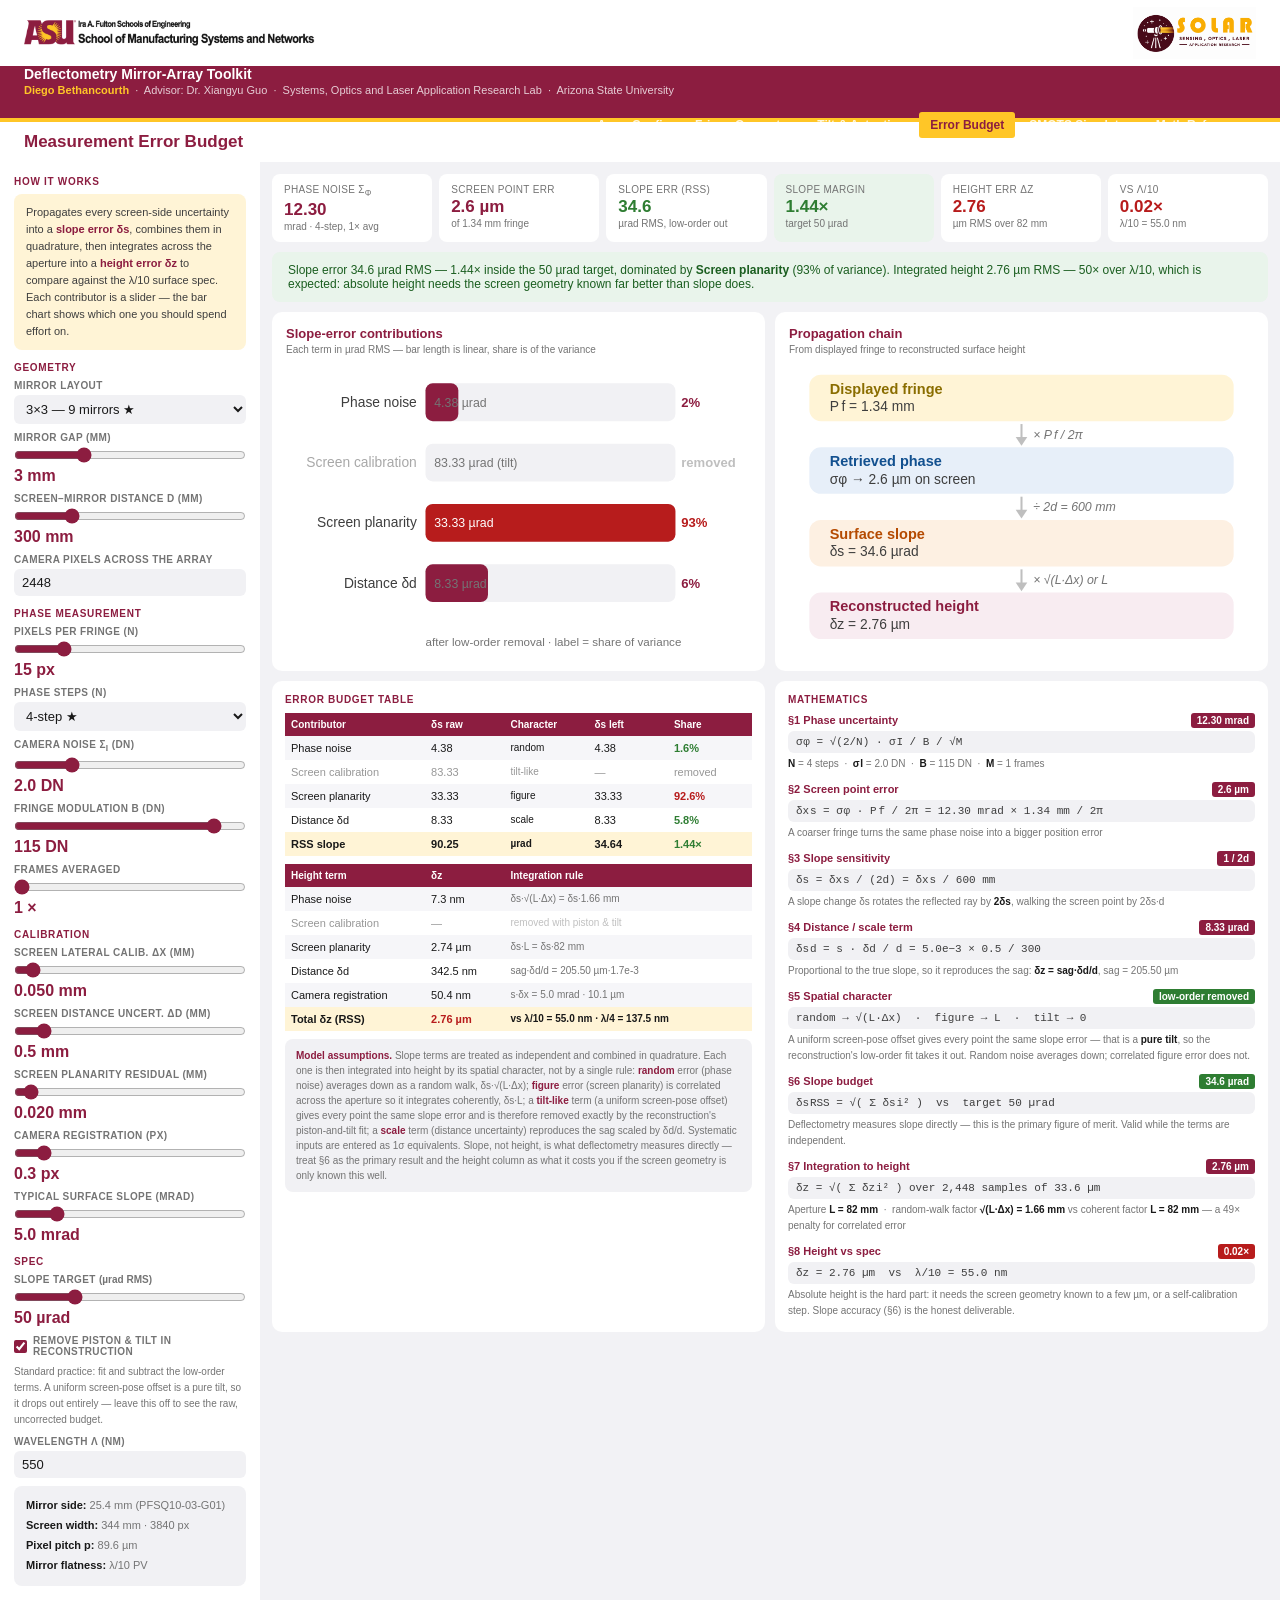
==== commit c531a743: "Add mathematical reference document, favicon, and header rearrangement Four requested changes.  1. H" ====
--- a/budget.html
+++ b/budget.html
@@ -3,6 +3,7 @@
 <head>
 <meta charset="UTF-8">
 <meta name="viewport" content="width=device-width, initial-scale=1.0">
+<link rel="icon" href="asu_icon.ico" sizes="any">
 <title>Measurement Error Budget — Diego Bethancourth | ASU Deflectometry</title>
 <style>
 *{box-sizing:border-box;margin:0;padding:0}
@@ -18,12 +19,14 @@
 .logo-asu{height:30px;width:auto}
 .logo-lab{height:52px;width:auto;mix-blend-mode:multiply}
 .nav-title .t1{font-size:14px;font-weight:700;line-height:1.2;color:#fff}
-.nav-title .t2{font-size:11px;color:rgba(255,255,255,0.72)}
+.nav-title .t2{font-size:11px;color:rgba(255,255,255,0.78);line-height:1.35}
+.nav-title .t2 strong{color:#FFC627;font-weight:700}
+.nav-title{min-width:0}
 .byline{font-size:12px;color:#747474}
 .byline strong{color:#8C1D40}
 @media(max-width:760px){.logo-asu{height:22px}.logo-lab{height:32px}}
 .page-hdr{background:#fff;padding:10px 24px;display:flex;align-items:baseline;gap:16px;flex-wrap:wrap}
-.page-hdr h1{font-size:17px;font-weight:700;color:#8C1D40}.page-hdr p{font-size:12px;color:#747474}
+.page-hdr h1{font-size:17px;font-weight:700;color:#8C1D40;margin:0}.page-hdr p{font-size:12px;color:#747474}
 .app{display:grid;grid-template-columns:260px 1fr;gap:0;min-height:calc(100vh - 80px)}
 .left-col{background:#fff;padding:14px;display:flex;flex-direction:column;gap:12px}
 .right-col{padding:12px;display:flex;flex-direction:column;gap:10px}
@@ -81,7 +84,7 @@
 <div class="nav">
   <div class="nav-title">
     <div class="t1">Deflectometry Mirror-Array Toolkit</div>
-    <div class="t2">SMOTS &mdash; Simultaneous Multi-segmented mirror Orientation Test System</div>
+    <div class="t2"><strong>Diego Bethancourth</strong> &nbsp;&middot;&nbsp; Advisor: Dr. Xiangyu Guo &nbsp;&middot;&nbsp; Systems, Optics and Laser Application Research Lab &nbsp;&middot;&nbsp; Arizona State University</div>
   </div>
   <nav class="nav-links">
     <a href="index.html">Array Config</a>
@@ -89,13 +92,13 @@
     <a href="piezo.html">Tilt &amp; Actuation</a>
     <a href="budget.html" class="active">Error Budget</a>
     <a href="simulator.html">SMOTS Simulator</a>
+      <a href="docs/math-reference.html">Math Reference</a>
   </nav>
 </div>
 <div class="gold-bar"></div>
 
 <div class="page-hdr">
   <h1>Measurement Error Budget</h1>
-  <p class="byline"><strong>Diego Bethancourth</strong> &nbsp;&middot;&nbsp; Advisor: Dr. Xiangyu Guo &nbsp;&middot;&nbsp; Systems, Optics and Laser Application Research Lab &nbsp;&middot;&nbsp; Arizona State University</p>
 </div>
 
 <div class="app">
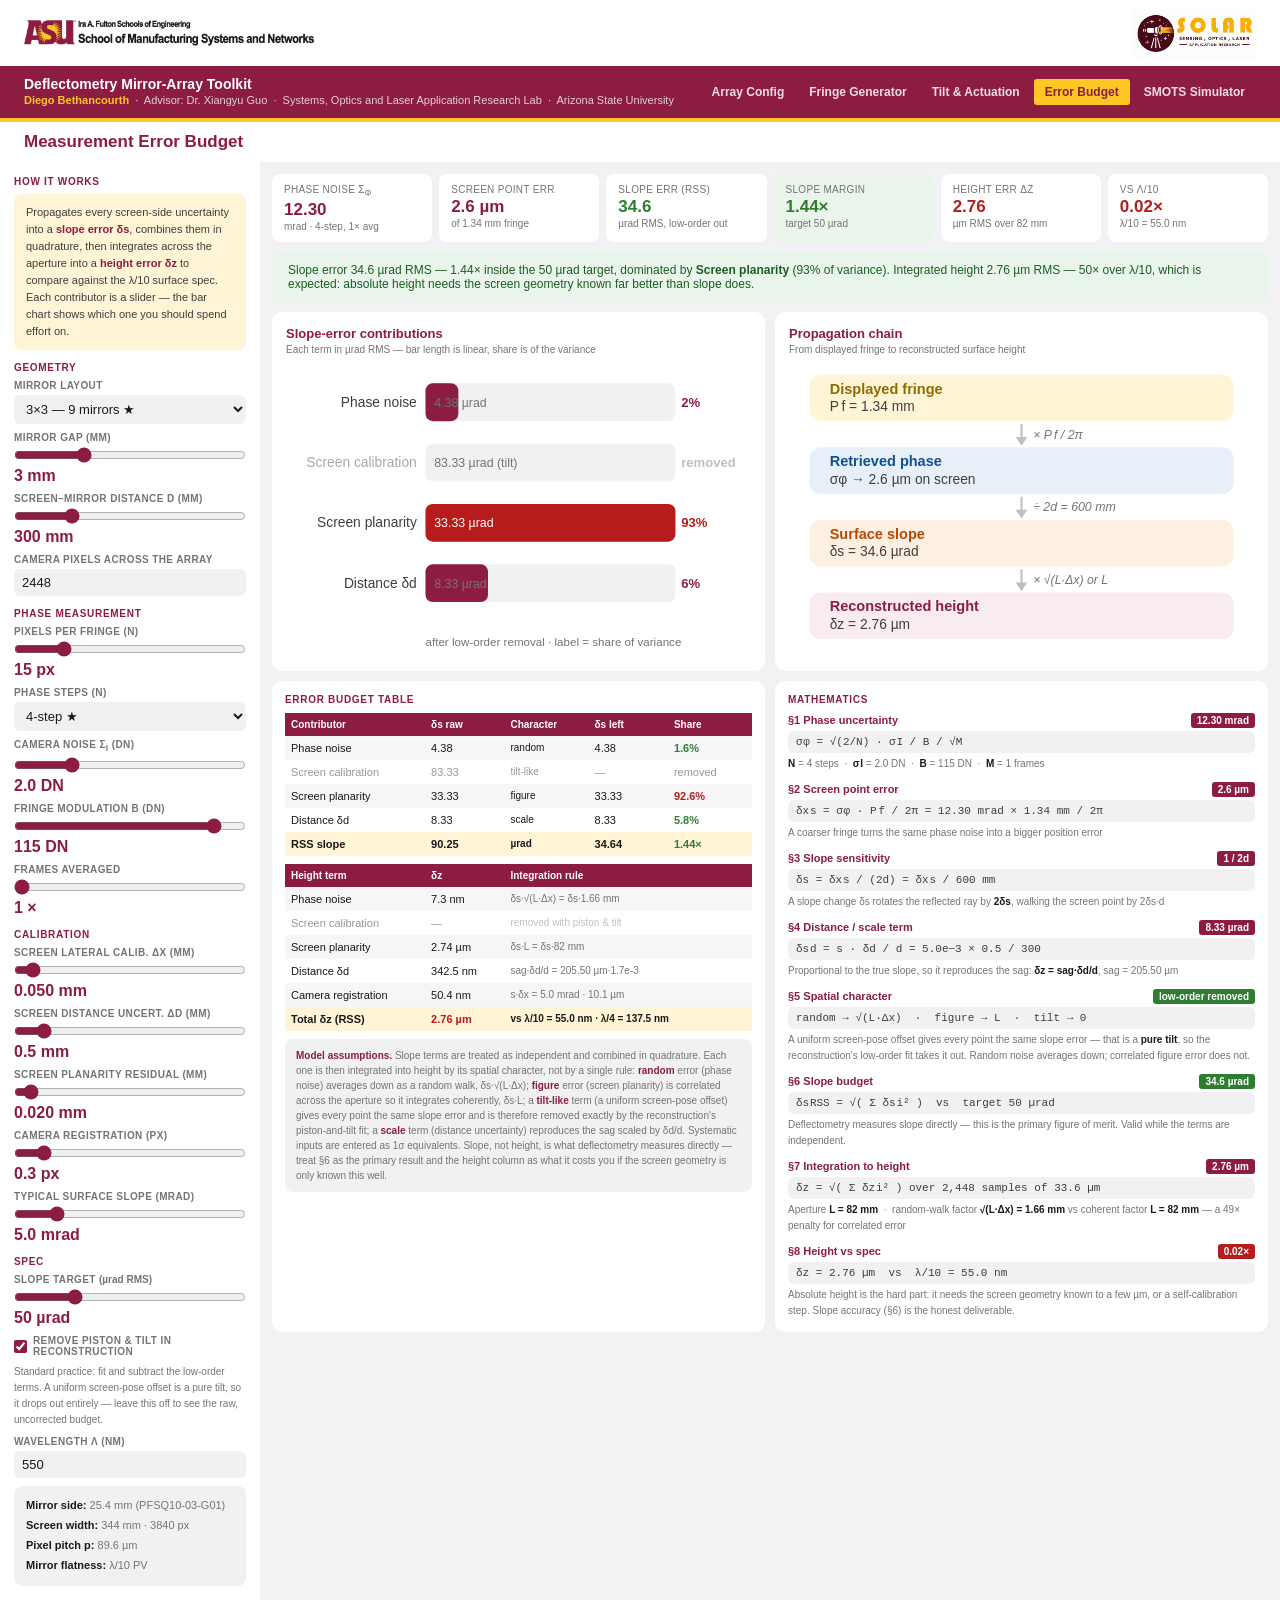
==== commit c51d0375: "Drop the Math Reference link from the site navigation The reference document is reached from the rep" ====
--- a/budget.html
+++ b/budget.html
@@ -92,7 +92,6 @@
     <a href="piezo.html">Tilt &amp; Actuation</a>
     <a href="budget.html" class="active">Error Budget</a>
     <a href="simulator.html">SMOTS Simulator</a>
-      <a href="docs/math-reference.html">Math Reference</a>
   </nav>
 </div>
 <div class="gold-bar"></div>
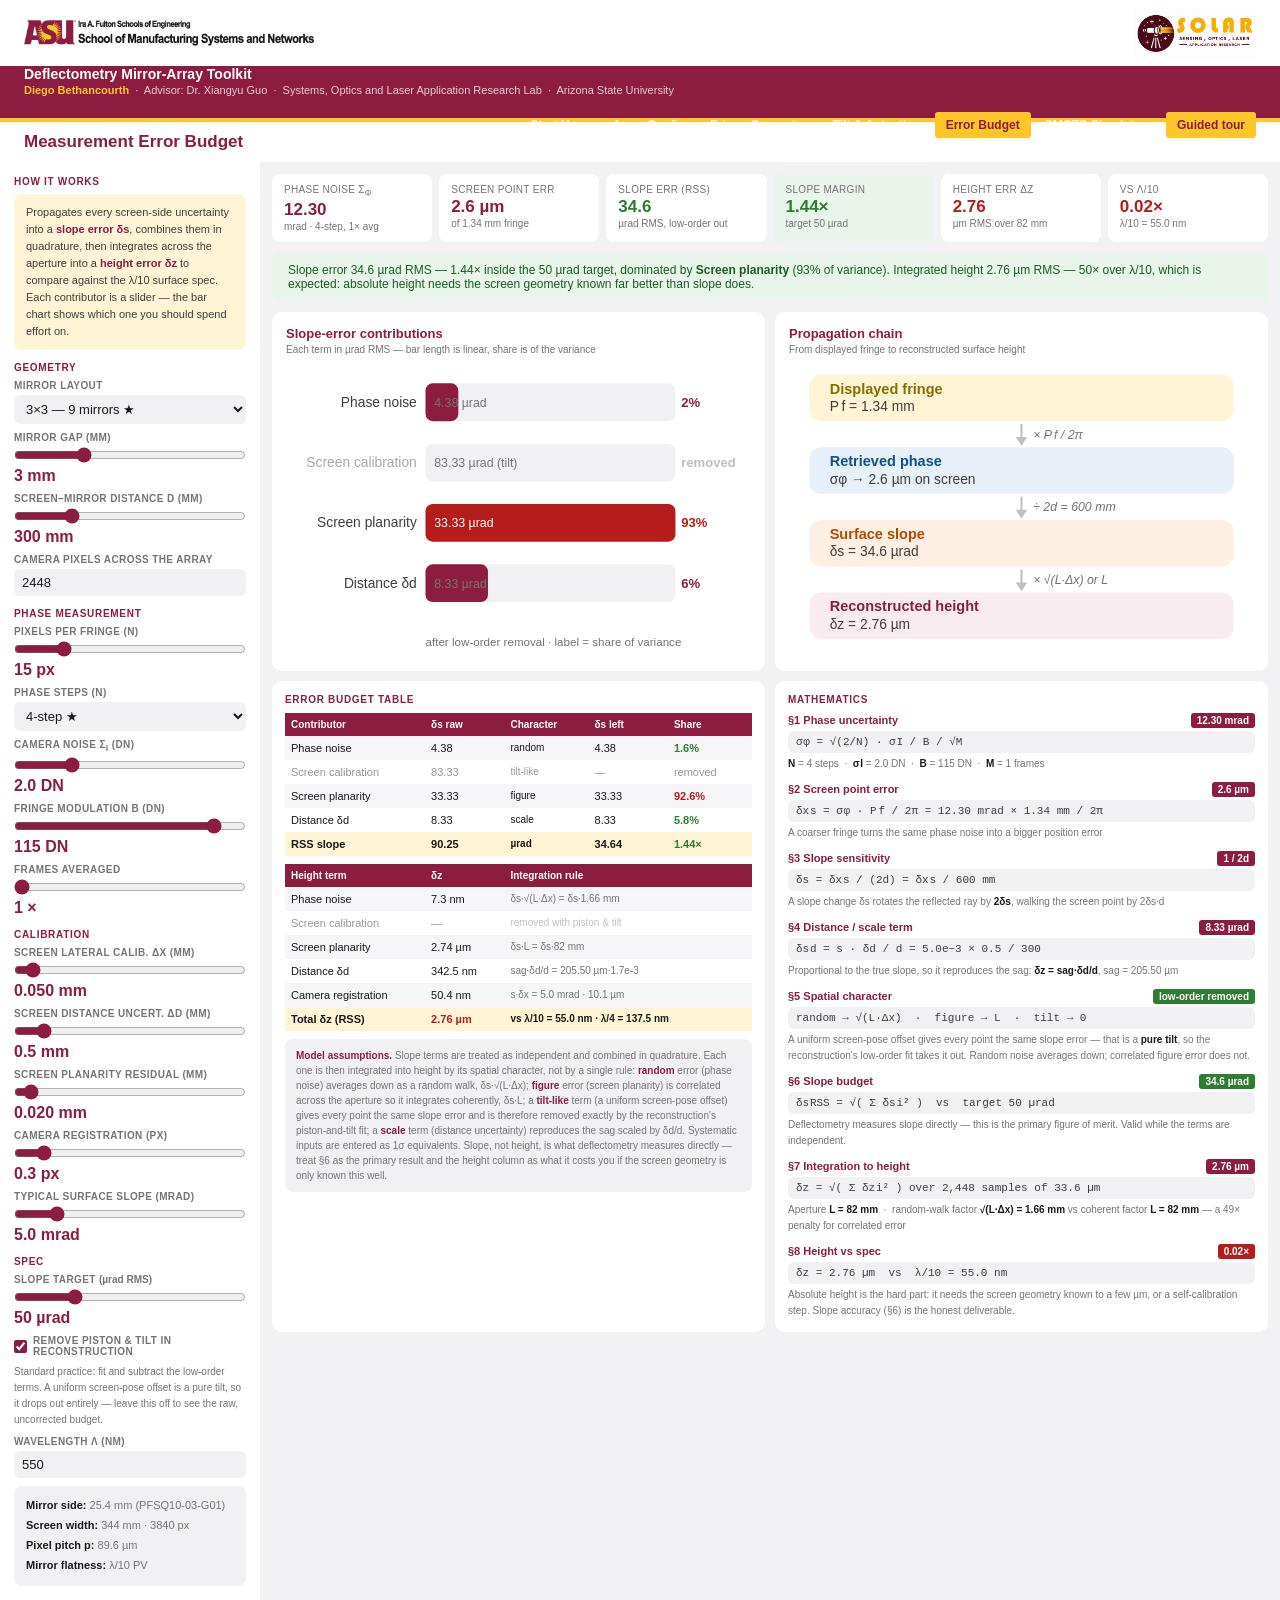
==== commit 88095d42: "Add a Start Here page with a flowchart, and a guided tour on every page Two pieces of onboarding, so" ====
--- a/budget.html
+++ b/budget.html
@@ -4,6 +4,7 @@
 <meta charset="UTF-8">
 <meta name="viewport" content="width=device-width, initial-scale=1.0">
 <link rel="icon" href="asu_icon.ico" sizes="any">
+<link rel="stylesheet" href="assets/tour.css">
 <title>Measurement Error Budget — Diego Bethancourth | ASU Deflectometry</title>
 <style>
 *{box-sizing:border-box;margin:0;padding:0}
@@ -87,6 +88,7 @@
     <div class="t2"><strong>Diego Bethancourth</strong> &nbsp;&middot;&nbsp; Advisor: Dr. Xiangyu Guo &nbsp;&middot;&nbsp; Systems, Optics and Laser Application Research Lab &nbsp;&middot;&nbsp; Arizona State University</div>
   </div>
   <nav class="nav-links">
+    <a href="guide.html">Start Here</a>
     <a href="index.html">Array Config</a>
     <a href="fringes.html">Fringe Generator</a>
     <a href="piezo.html">Tilt &amp; Actuation</a>
@@ -527,5 +529,38 @@
 
 update();
 </script>
+<script>window.TOUR_STEPS=[
+ {
+  "sel": "#ppf",
+  "title": "Phase measurement inputs",
+  "text": "Carry these across from the Fringe Generator so the budget describes the pattern you actually intend to display."
+ },
+ {
+  "sel": "#cal",
+  "title": "Calibration uncertainties",
+  "text": "These four are usually what limit the measurement — not the camera. Move each one and watch the bar chart to see which actually matters."
+ },
+ {
+  "sel": "#bars",
+  "title": "Share of the variance",
+  "text": "The honest answer to ‘what should I work on’. With realistic defaults, screen planarity dominates at around 93% and phase noise is a rounding error beside it."
+ },
+ {
+  "sel": "#lowo",
+  "title": "Remove piston and tilt",
+  "text": "Standard practice in reconstruction. A uniform screen-pose offset gives every point the <em>same</em> slope error, which is a pure tilt — so the low-order fit removes it exactly. Untick to see the raw, uncorrected budget."
+ },
+ {
+  "sel": "#tbl",
+  "title": "The two budget tables",
+  "text": "The first is slope, the second height. Note the <b>Character</b> column: random, tilt-like, figure and scale error each integrate into height by a different rule. Treating them alike is the expensive mistake."
+ },
+ {
+  "sel": "#chain",
+  "title": "The propagation chain",
+  "text": "Fringe → phase → slope → height, with the multiplier on each arrow. Slope is what deflectometry measures directly; height is integrated and assumption-dependent."
+ }
+];</script>
+<script src="assets/tour.js"></script>
 </body>
 </html>
--- a/assets/tour.css
+++ b/assets/tour.css
@@ -0,0 +1,25 @@
+/* Guided tour chrome. Pastel blocks, no outlines, matching the toolkit. */
+.tour-launch{background:#FFC627;color:#8C1D40;border:none;border-radius:3px;
+  font-family:Arial,Helvetica,sans-serif;font-size:12px;font-weight:700;
+  padding:6px 11px;cursor:pointer;margin-left:6px;white-space:nowrap}
+.tour-launch:hover{background:#ffd75e}
+/* transparent by default: the spotlight's own ring dims the page, so a second
+   layer here would darken it twice. Only when there is nothing to spotlight
+   does this shade do the dimming itself. */
+.tour-shade{display:none;position:fixed;inset:0;background:transparent;z-index:9000}
+.tour-shade.dim{background:rgba(25,25,25,.5)}
+.tour-spot{display:none;position:fixed;z-index:9001;border-radius:10px;pointer-events:none;
+  box-shadow:0 0 0 9999px rgba(25,25,25,.5),0 0 0 3px #FFC627;transition:all .18s ease}
+.tour-tip{display:none;position:fixed;z-index:9002;width:330px;background:#fff;border-radius:12px;
+  padding:16px 18px;box-shadow:0 12px 34px rgba(0,0,0,.24);font-family:Arial,Helvetica,sans-serif}
+.tour-tip .tour-step{font-size:10px;font-weight:700;color:#8C1D40;text-transform:uppercase;
+  letter-spacing:.06em;margin-bottom:5px}
+.tour-tip h4{font-size:14px;color:#191919;margin:0 0 6px}
+.tour-tip p{font-size:12px;line-height:1.55;color:#3E3E3E;margin:0 0 13px}
+.tour-btns{display:flex;gap:7px;flex-wrap:wrap}
+.tour-b{background:#8C1D40;color:#fff;border:none;border-radius:6px;padding:7px 13px;
+  font-size:11px;font-weight:700;cursor:pointer;font-family:inherit}
+.tour-b:hover{background:#6d1631}
+.tour-b.alt{background:#F6E7EE;color:#8C1D40}
+.tour-b.ghost{background:transparent;color:#747474;margin-left:auto}
+body.tour-on{overflow:hidden}
